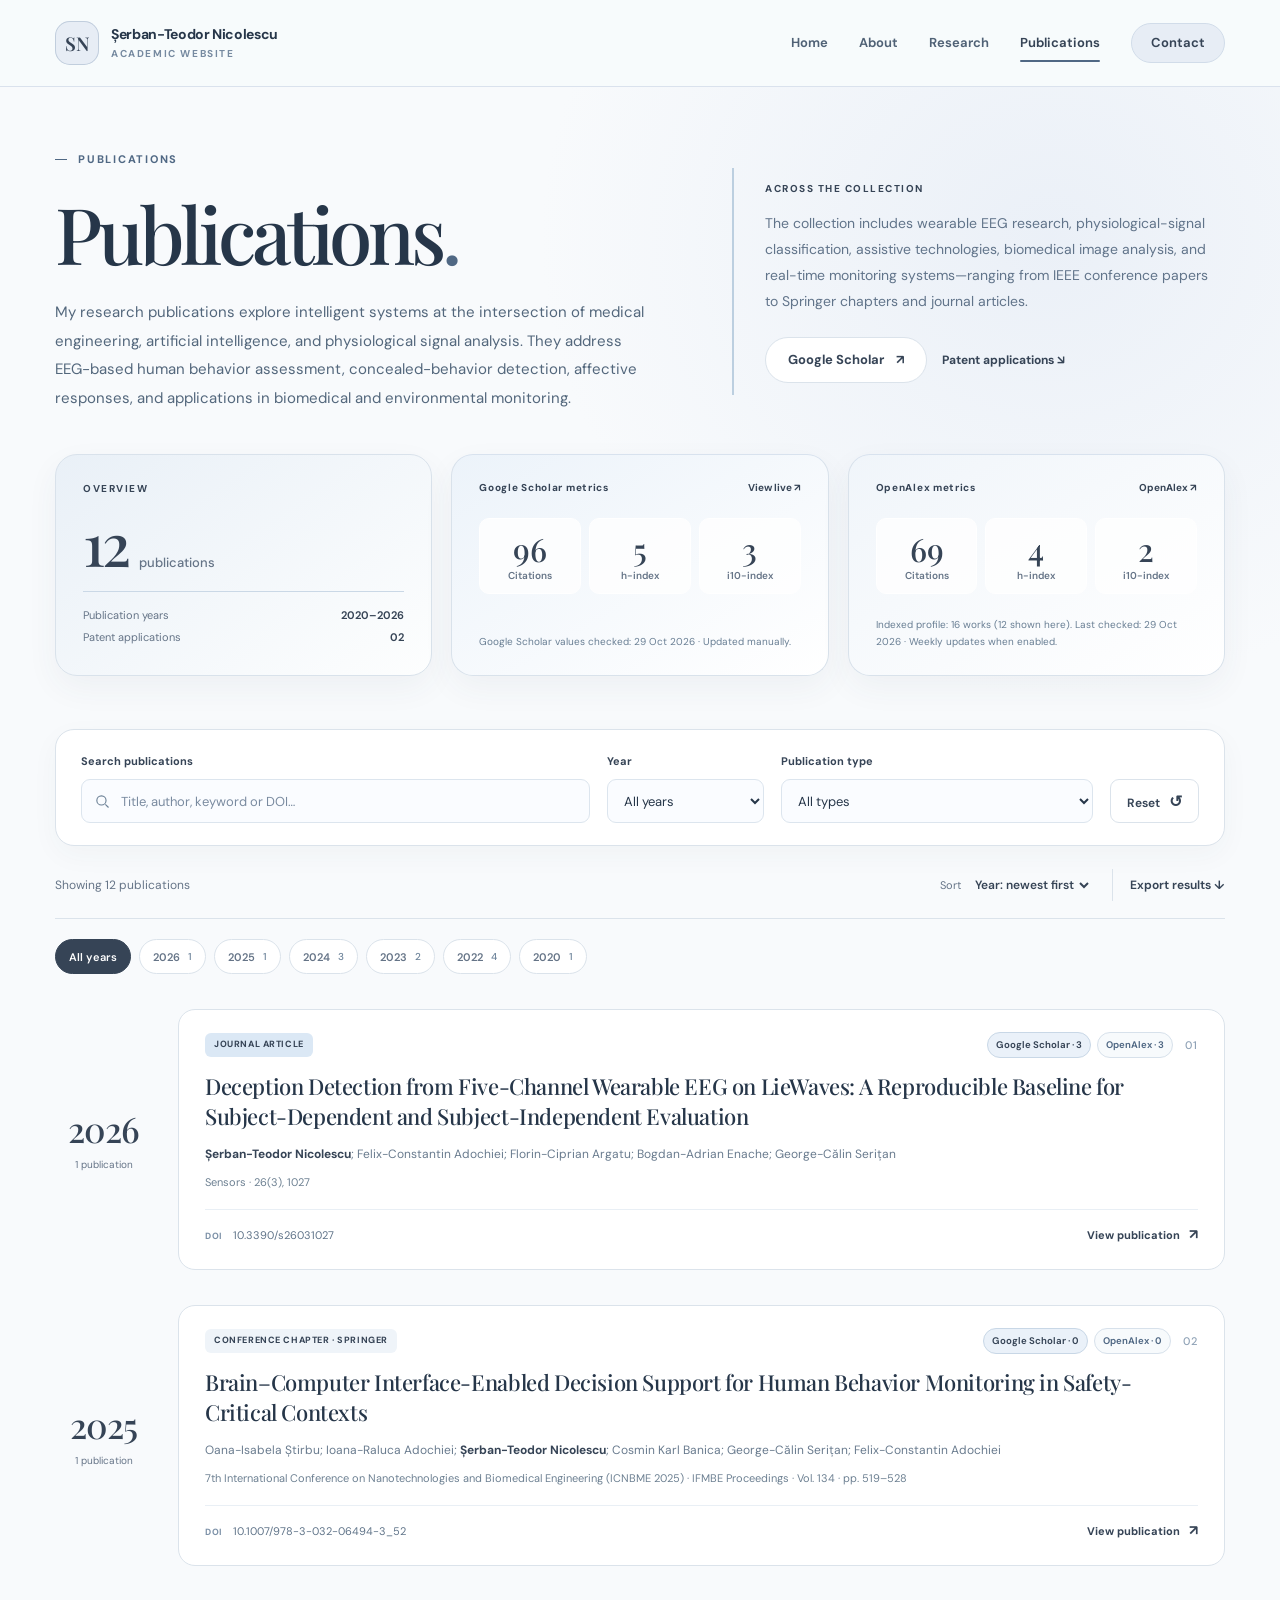
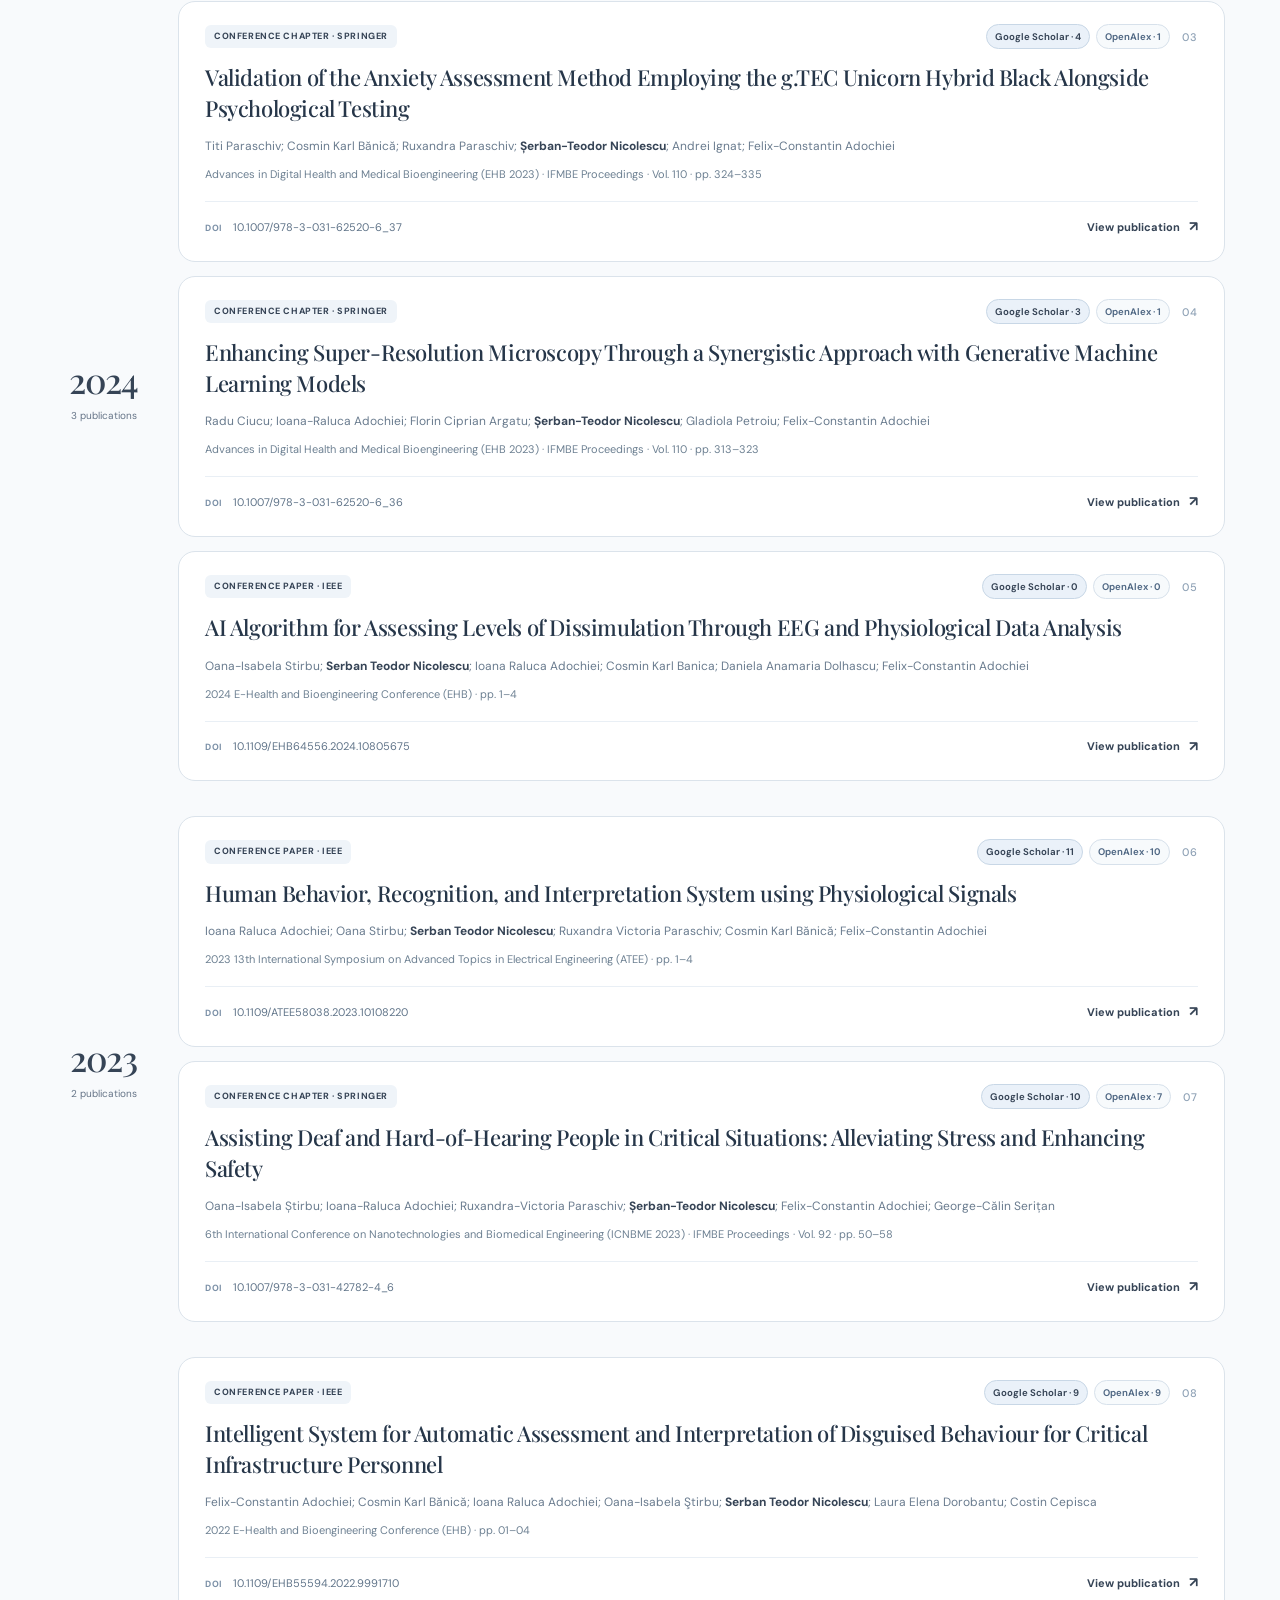
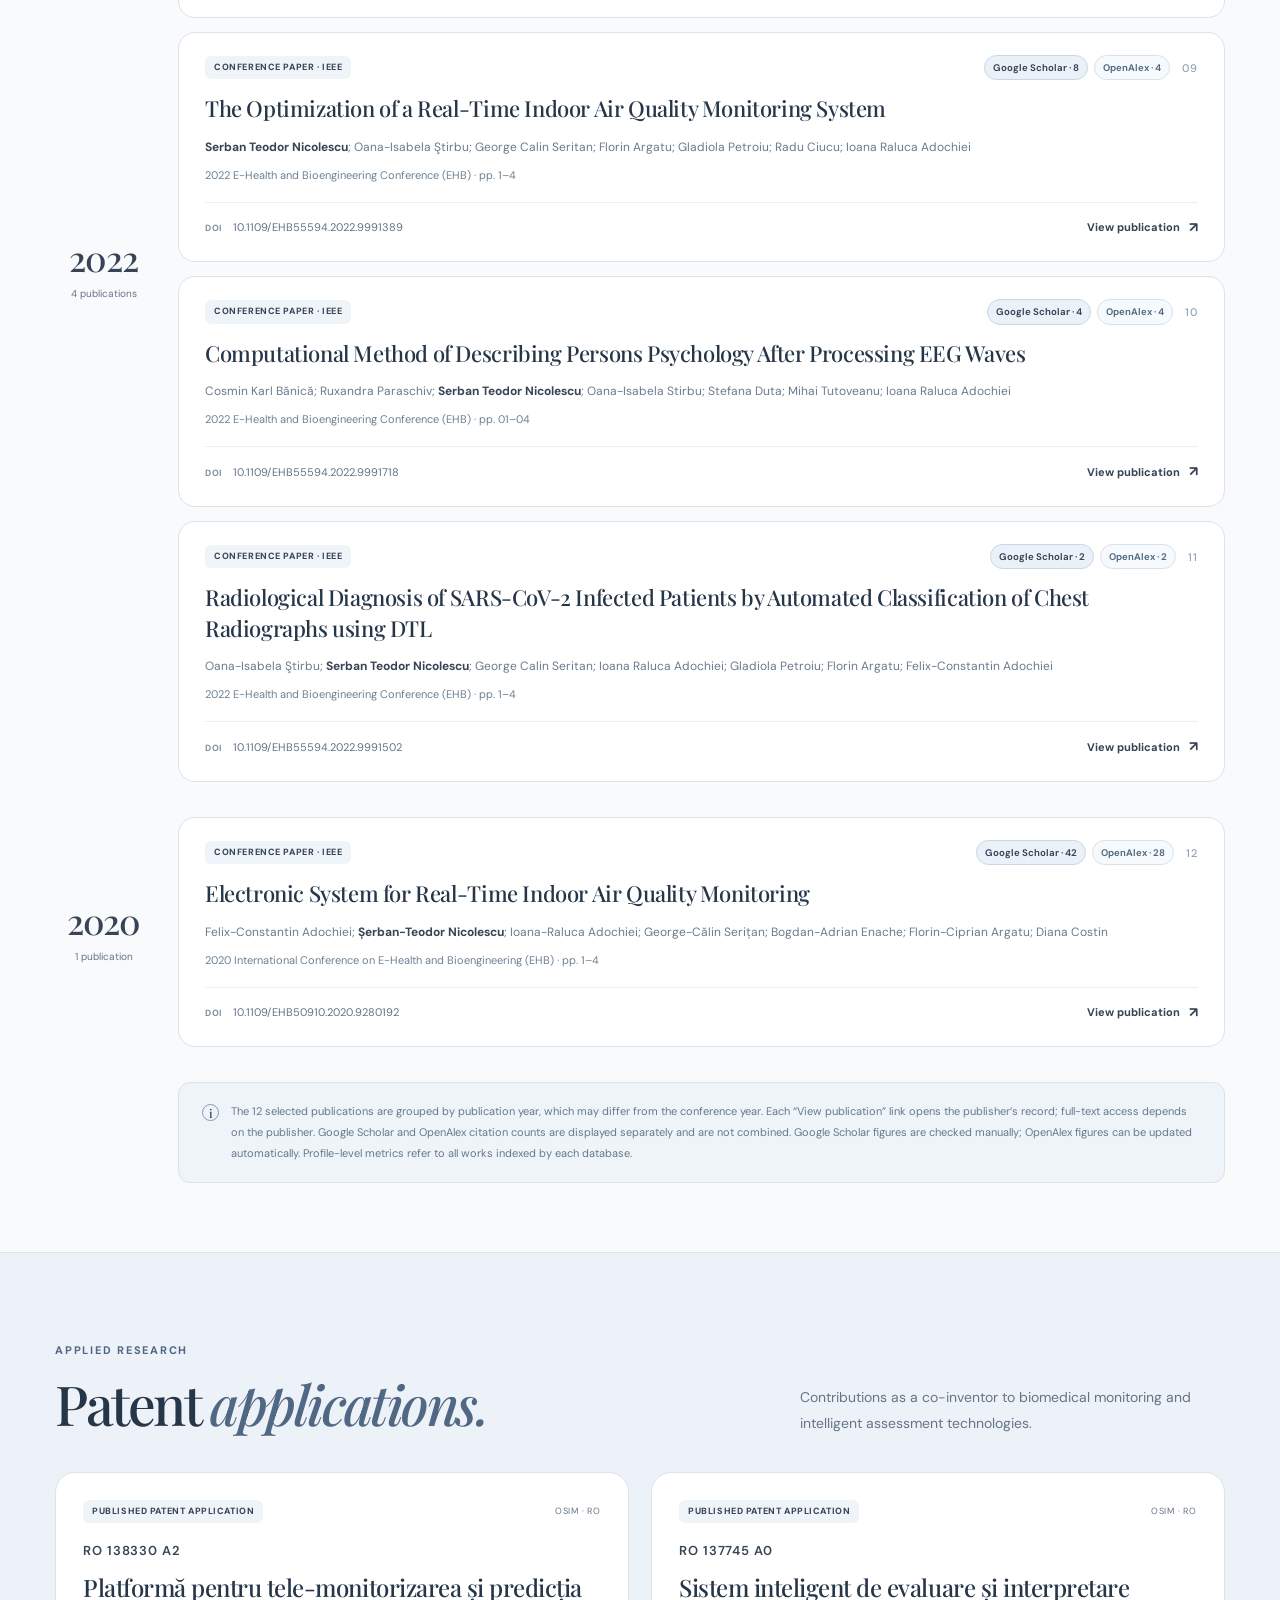
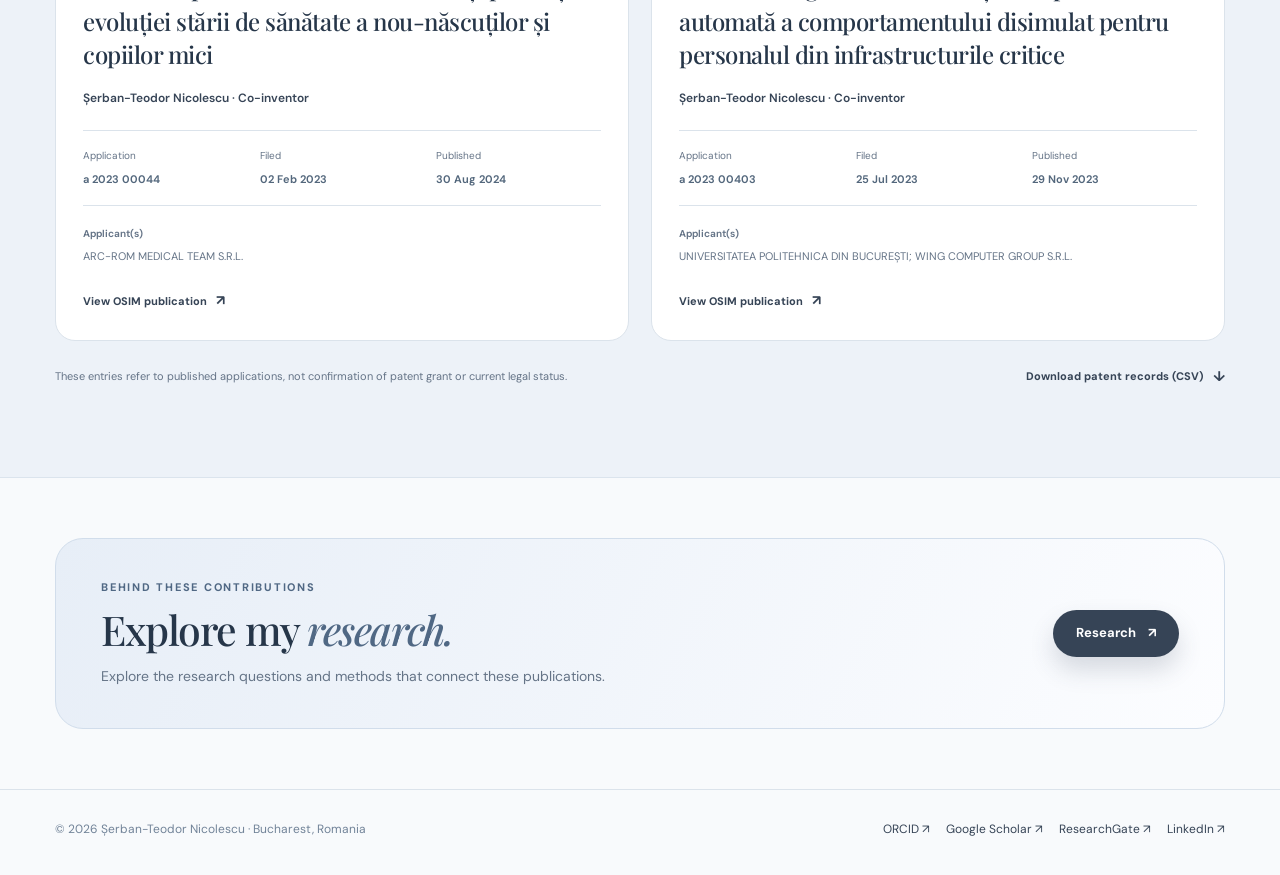
==== publications.html @ 8a9c6d56 "Publish academic website - version 12" ====
<!DOCTYPE html>

<html lang="en">
<head>
<meta charset="utf-8"/>
<meta content="width=device-width, initial-scale=1" name="viewport"/>
<meta content="#f8fafc" name="theme-color"/>
<meta content="Research publications of Șerban-Teodor Nicolescu: browse by year and publication type, view publisher records, compare citation counts, and export CSV." name="description"/>
<meta content="website" property="og:type"/>
<meta content="Publications | Șerban-Teodor Nicolescu" property="og:title"/>
<meta content="Research publications of Șerban-Teodor Nicolescu: browse by year and publication type, view publisher records, compare citation counts, and export CSV." property="og:description"/>
<meta content="https://teodor-nicolescu.github.io/assets/serban-teodor-nicolescu-portrait.webp" property="og:image"/>
<meta content="Șerban-Teodor Nicolescu | Academic Website" property="og:site_name"/>
<title>Publications | Șerban-Teodor Nicolescu</title>
<link href="assets/favicon.svg" rel="icon" type="image/svg+xml"/>
<link href="https://fonts.googleapis.com" rel="preconnect"/>
<link crossorigin="" href="https://fonts.gstatic.com" rel="preconnect"/>
<link href="https://fonts.googleapis.com/css2?family=DM+Sans:wght@400;500;600;700;800&amp;family=Playfair+Display:ital,wght@0,400;0,500;0,600;1,400;1,500&amp;display=swap" rel="stylesheet"/>
<link href="styles.css" rel="stylesheet"/>
<script defer="" src="script.js"></script>
<link href="publications.css" rel="stylesheet"/><script defer="" src="publications.js"></script><script defer="" src="citations.js"></script><script defer="" src="google-scholar.js"></script></head>
<body class="publications-page">
<a class="skip-link" href="#main">Skip to content</a>
<header class="topbar">
<div class="container topbar-inner">
<a aria-label="Șerban-Teodor Nicolescu — Home" class="brand" href="index.html">
<span aria-hidden="true" class="monogram">SN</span>
<span class="brand-name">Șerban-Teodor Nicolescu<span class="brand-sub">Academic website</span></span>
</a>
<button aria-controls="site-nav" aria-expanded="false" class="nav-toggle" type="button">Menu ☰</button>
<nav aria-label="Main navigation" class="nav-links" id="site-nav"><a href="index.html">Home</a><a href="about.html">About</a><a href="research.html">Research</a><a aria-current="page" href="publications.html">Publications</a><a class="nav-contact" href="contact.html">Contact</a></nav>
</div>
</header>
<main id="main">
<section aria-labelledby="page-title" class="page-intro publications-intro">
<div class="container pub-intro-grid">
<div class="pub-intro-top">
<div class="pub-intro-primary">
<div class="eyebrow">Publications</div>
<h1 id="page-title">Publications<span class="pub-title-dot">.</span></h1>
<p>My research publications explore intelligent systems at the intersection of medical engineering, artificial intelligence, and physiological signal analysis. They address EEG-based human behavior assessment, concealed-behavior detection, affective responses, and applications in biomedical and environmental monitoring.</p>
</div>
<div class="pub-intro-focus">
<div class="pub-focus-label">Across the collection</div>
<p>The collection includes wearable EEG research, physiological-signal classification, assistive technologies, biomedical image analysis, and real-time monitoring systems—ranging from IEEE conference papers to Springer chapters and journal articles.</p>
<div class="intro-actions">
<a class="btn btn-soft" href="https://scholar.google.com/citations?user=M1yoOGwAAAAJ&amp;hl=en" rel="noopener noreferrer" target="_blank">Google Scholar <span aria-hidden="true">↗</span></a><a class="pub-jump" href="#patent-applications">Patent applications <span aria-hidden="true">↘</span></a></div>
</div>
</div>
<div aria-label="Publication and citation overview" class="pub-stats-grid">
<aside aria-label="Publication overview" class="pub-stats-card pub-overview">
<div class="pub-overview-label">Overview</div>
<div class="pub-overview-number">12 <span>publications</span></div>
<div class="pub-overview-rule"></div>
<div class="pub-overview-details">
<div class="pub-overview-detail"><span>Publication years</span><strong>2020–2026</strong></div><div class="pub-overview-detail"><span>Patent applications</span><strong>02</strong></div></div>
</aside>
<aside aria-label="Google Scholar citation metrics" class="pub-stats-card pub-citation-summary pub-scholar-summary">
<div class="pub-cite-heading"><span>Google Scholar metrics</span><a href="https://scholar.google.com/citations?user=M1yoOGwAAAAJ&amp;hl=en" rel="noopener noreferrer" target="_blank">View live ↗</a></div>
<div class="pub-scholar-unverified" hidden="" id="gs-pending">For current citations, h-index and i10-index, see the live Google Scholar profile.</div>
<div class="pub-metrics-grid" id="gs-metrics-grid">
<div class="pub-metric"><strong id="gs-profile-citations">96</strong><span>Citations</span></div>
<div class="pub-metric"><strong id="gs-h-index">5</strong><span>h-index</span></div>
<div class="pub-metric"><strong id="gs-i10-index">3</strong><span>i10-index</span></div>
</div>
<p class="pub-metrics-caption" id="gs-metrics-caption">Google Scholar values checked: <time datetime="2026-10-29" id="gs-updated">29 Oct 2026</time> · Updated manually.</p>
</aside>
<aside aria-label="OpenAlex citation metrics, updated periodically" class="pub-stats-card pub-citation-summary pub-openalex-summary">
<div class="pub-cite-heading"><span>OpenAlex metrics</span><a href="https://openalex.org/authors/A5020131961" rel="noopener noreferrer" target="_blank">OpenAlex ↗</a></div>
<div class="pub-metrics-grid">
<div class="pub-metric"><strong id="oa-profile-citations">69</strong><span>Citations</span></div>
<div class="pub-metric"><strong id="oa-h-index">4</strong><span>h-index</span></div>
<div class="pub-metric"><strong id="oa-i10-index">2</strong><span>i10-index</span></div>
</div>
<p class="pub-metrics-caption"><span id="oa-works-summary">Indexed profile: 16 works (12 shown here).</span> Last checked: <time datetime="2026-10-29" id="oa-updated">29 Oct 2026</time> · Weekly updates when enabled.</p>
<span hidden="" id="oa-work-count">16</span></aside>
</div>
</div>
</section>
<section aria-label="Publication list" class="pub-catalogue">
<div class="container">
<form aria-label="Search publications" class="pub-filter-panel" hidden="" id="pub-filters" role="search">
<div class="pub-filter-grid"><div class="pub-field pub-search"><label for="pub-search">Search publications</label><div class="pub-search-box"><svg aria-hidden="true" viewbox="0 0 24 24"><circle cx="10.5" cy="10.5" r="6.5"></circle><path d="m16 16 4.5 4.5"></path></svg><input autocomplete="off" id="pub-search" placeholder="Title, author, keyword or DOI…" type="search"/></div></div>
<div class="pub-field"><label for="pub-year">Year</label><select id="pub-year"><option value="all">All years</option><option value="2026">2026</option><option value="2025">2025</option><option value="2024">2024</option><option value="2023">2023</option><option value="2022">2022</option><option value="2020">2020</option></select></div>
<div class="pub-field"><label for="pub-type">Publication type</label><select id="pub-type"><option value="all">All types</option><option value="journal">Journal articles</option><option value="ieee">IEEE conference papers</option><option value="springer">Springer conference chapters</option></select></div>
<button class="pub-reset" type="reset">Reset <span aria-hidden="true">↺</span></button></div>
</form>
<noscript><p class="pub-static-note">All publications are listed below. Search, filters, and sorting require JavaScript. Export results downloads the complete list when JavaScript is disabled.</p></noscript>
<div class="pub-results-bar"><p aria-atomic="true" aria-live="polite" id="pub-results-count" role="status">Showing 12 publications</p><div class="pub-sort-wrap" hidden="" id="pub-sort-wrap"><label for="pub-sort">Sort</label><select id="pub-sort"><option value="desc">Year: newest first</option><option value="asc">Year: oldest first</option></select></div><button class="pub-filtered-export" hidden="" id="pub-export-filtered" type="button">Export results <span aria-hidden="true">↓</span></button><noscript><a aria-label="Download all 12 publications as CSV" class="pub-filtered-export" download="Serban-Teodor_Nicolescu_Publications.csv" href="assets/Serban-Teodor_Nicolescu_Publications.csv">Export results <span aria-hidden="true">↓</span></a></noscript></div>
<div aria-label="Filter by publication year" class="pub-year-chips" hidden="" id="pub-year-chips"><button aria-pressed="true" data-year-filter="all" type="button">All years</button><button aria-pressed="false" data-year-filter="2026" type="button">2026<span>1</span></button><button aria-pressed="false" data-year-filter="2025" type="button">2025<span>1</span></button><button aria-pressed="false" data-year-filter="2024" type="button">2024<span>3</span></button><button aria-pressed="false" data-year-filter="2023" type="button">2023<span>2</span></button><button aria-pressed="false" data-year-filter="2022" type="button">2022<span>4</span></button><button aria-pressed="false" data-year-filter="2020" type="button">2020<span>1</span></button></div>
<div class="pub-no-results" hidden="" id="pub-no-results"><h2>No matching publications</h2><p>Try a different term or clear your filters.</p><button class="btn btn-soft" id="pub-clear-empty" type="button">Clear filters</button></div>
<div id="pub-groups"><section aria-labelledby="heading-2026" class="pub-year-group" data-year-group="2026" id="year-2026"><div class="pub-year-heading"><h2 id="heading-2026">2026</h2><span class="year-count">1 publication</span></div><div class="pub-year-items"><article aria-labelledby="title-pub-2026-deception" class="pub-card" data-id="pub-2026-deception" data-openalex-doi="10.3390/s26031027" id="pub-2026-deception"><div class="pub-card-top"><span class="pub-kind kind-journal">Journal article</span><div class="pub-card-badges"><a aria-label="3 Google Scholar citations for Deception Detection from Five-Channel Wearable EEG on LieWaves: A Reproducible Baseline for Subject-Dependent and Subject-Independent Evaluation; manually checked 29 Oct 2026." class="pub-citation-badge pub-citation-scholar" data-gs-checked="2026-10-29" data-gs-cites="3" data-gs-doi="10.3390/s26031027" href="https://scholar.google.com/citations?user=M1yoOGwAAAAJ&amp;hl=en" rel="noopener noreferrer" target="_blank" title="Google Scholar: snapshot provided by the researcher, checked 29 Oct 2026. Updated manually.">Google Scholar · 3</a><a aria-label="3 OpenAlex citations for Deception Detection from Five-Channel Wearable EEG on LieWaves: A Reproducible Baseline for Subject-Dependent and Subject-Independent Evaluation; checked 2026-10-29." class="pub-citation-badge pub-citation-openalex" data-cites="3" data-doi="10.3390/s26031027" href="https://openalex.org/works/W7127570473" rel="noopener noreferrer" target="_blank" title="OpenAlex: 3 citations, checked 29 Oct 2026. Updated periodically when the GitHub workflow is enabled.">OpenAlex · 3</a><span aria-hidden="true" class="pub-number">01</span></div></div><h3 id="title-pub-2026-deception"><a href="https://www.mdpi.com/1424-8220/26/3/1027" rel="noopener noreferrer" target="_blank">Deception Detection from Five-Channel Wearable EEG on LieWaves: A Reproducible Baseline for Subject-Dependent and Subject-Independent Evaluation</a></h3><p class="pub-authors"><strong>Șerban-Teodor Nicolescu</strong>; Felix-Constantin Adochiei; Florin-Ciprian Argatu; Bogdan-Adrian Enache; George-Călin Serițan</p><p class="pub-venue">Sensors · 26(3), 1027</p><div class="pub-bottom"><a class="pub-doi" href="https://doi.org/10.3390/s26031027" rel="noopener noreferrer" target="_blank"><span>DOI</span> 10.3390/s26031027</a><a aria-label="View publication: Deception Detection from Five-Channel Wearable EEG on LieWaves: A Reproducible Baseline for Subject-Dependent and Subject-Independent Evaluation" class="pub-open" href="https://www.mdpi.com/1424-8220/26/3/1027" rel="noopener noreferrer" target="_blank">View publication <span aria-hidden="true">↗</span></a></div></article></div></section><section aria-labelledby="heading-2025" class="pub-year-group" data-year-group="2025" id="year-2025"><div class="pub-year-heading"><h2 id="heading-2025">2025</h2><span class="year-count">1 publication</span></div><div class="pub-year-items"><article aria-labelledby="title-pub-2025-bci" class="pub-card" data-id="pub-2025-bci" data-openalex-doi="10.1007/978-3-032-06494-3_52" id="pub-2025-bci"><div class="pub-card-top"><span class="pub-kind kind-springer">Conference chapter · Springer</span><div class="pub-card-badges"><a aria-label="0 Google Scholar citations for Brain–Computer Interface-Enabled Decision Support for Human Behavior Monitoring in Safety-Critical Contexts; manually checked 29 Oct 2026." class="pub-citation-badge pub-citation-scholar" data-gs-checked="2026-10-29" data-gs-cites="0" data-gs-doi="10.1007/978-3-032-06494-3_52" href="https://scholar.google.com/citations?user=M1yoOGwAAAAJ&amp;hl=en" rel="noopener noreferrer" target="_blank" title="Google Scholar: snapshot provided by the researcher, checked 29 Oct 2026. Updated manually.">Google Scholar · 0</a><a aria-label="0 OpenAlex citations for Brain–Computer Interface-Enabled Decision Support for Human Behavior Monitoring in Safety-Critical Contexts; checked 2026-10-29." class="pub-citation-badge pub-citation-openalex" data-cites="0" data-doi="10.1007/978-3-032-06494-3_52" href="https://openalex.org/works/W4414673977" rel="noopener noreferrer" target="_blank" title="OpenAlex: 0 citations, checked 29 Oct 2026. Updated periodically when the GitHub workflow is enabled.">OpenAlex · 0</a><span aria-hidden="true" class="pub-number">02</span></div></div><h3 id="title-pub-2025-bci"><a href="https://link.springer.com/chapter/10.1007/978-3-032-06494-3_52" rel="noopener noreferrer" target="_blank">Brain–Computer Interface-Enabled Decision Support for Human Behavior Monitoring in Safety-Critical Contexts</a></h3><p class="pub-authors">Oana-Isabela Știrbu; Ioana-Raluca Adochiei; <strong>Șerban-Teodor Nicolescu</strong>; Cosmin Karl Banica; George-Călin Serițan; Felix-Constantin Adochiei</p><p class="pub-venue">7th International Conference on Nanotechnologies and Biomedical Engineering (ICNBME 2025) · IFMBE Proceedings · Vol. 134 · pp. 519–528</p><div class="pub-bottom"><a class="pub-doi" href="https://doi.org/10.1007/978-3-032-06494-3_52" rel="noopener noreferrer" target="_blank"><span>DOI</span> 10.1007/978-3-032-06494-3_52</a><a aria-label="View publication: Brain–Computer Interface-Enabled Decision Support for Human Behavior Monitoring in Safety-Critical Contexts" class="pub-open" href="https://link.springer.com/chapter/10.1007/978-3-032-06494-3_52" rel="noopener noreferrer" target="_blank">View publication <span aria-hidden="true">↗</span></a></div></article></div></section><section aria-labelledby="heading-2024" class="pub-year-group" data-year-group="2024" id="year-2024"><div class="pub-year-heading"><h2 id="heading-2024">2024</h2><span class="year-count">3 publications</span></div><div class="pub-year-items"><article aria-labelledby="title-pub-2024-anxiety" class="pub-card" data-id="pub-2024-anxiety" data-openalex-doi="10.1007/978-3-031-62520-6_37" id="pub-2024-anxiety"><div class="pub-card-top"><span class="pub-kind kind-springer">Conference chapter · Springer</span><div class="pub-card-badges"><a aria-label="4 Google Scholar citations for Validation of the Anxiety Assessment Method Employing the g.TEC Unicorn Hybrid Black Alongside Psychological Testing; manually checked 29 Oct 2026." class="pub-citation-badge pub-citation-scholar" data-gs-checked="2026-10-29" data-gs-cites="4" data-gs-doi="10.1007/978-3-031-62520-6_37" href="https://scholar.google.com/citations?user=M1yoOGwAAAAJ&amp;hl=en" rel="noopener noreferrer" target="_blank" title="Google Scholar: snapshot provided by the researcher, checked 29 Oct 2026. Updated manually.">Google Scholar · 4</a><a aria-label="1 OpenAlex citations for Validation of the Anxiety Assessment Method Employing the g.TEC Unicorn Hybrid Black Alongside Psychological Testing; checked 2026-10-29." class="pub-citation-badge pub-citation-openalex" data-cites="1" data-doi="10.1007/978-3-031-62520-6_37" href="https://openalex.org/authors/A5020131961" rel="noopener noreferrer" target="_blank" title="OpenAlex: 1 citations, checked 29 Oct 2026. Updated periodically when the GitHub workflow is enabled. Opens the author profile until the exact work link is resolved by the OpenAlex API.">OpenAlex · 1</a><span aria-hidden="true" class="pub-number">03</span></div></div><h3 id="title-pub-2024-anxiety"><a href="https://link.springer.com/chapter/10.1007/978-3-031-62520-6_37" rel="noopener noreferrer" target="_blank">Validation of the Anxiety Assessment Method Employing the g.TEC Unicorn Hybrid Black Alongside Psychological Testing</a></h3><p class="pub-authors">Titi Paraschiv; Cosmin Karl Bănică; Ruxandra Paraschiv; <strong>Șerban-Teodor Nicolescu</strong>; Andrei Ignat; Felix-Constantin Adochiei</p><p class="pub-venue">Advances in Digital Health and Medical Bioengineering (EHB 2023) · IFMBE Proceedings · Vol. 110 · pp. 324–335</p><div class="pub-bottom"><a class="pub-doi" href="https://doi.org/10.1007/978-3-031-62520-6_37" rel="noopener noreferrer" target="_blank"><span>DOI</span> 10.1007/978-3-031-62520-6_37</a><a aria-label="View publication: Validation of the Anxiety Assessment Method Employing the g.TEC Unicorn Hybrid Black Alongside Psychological Testing" class="pub-open" href="https://link.springer.com/chapter/10.1007/978-3-031-62520-6_37" rel="noopener noreferrer" target="_blank">View publication <span aria-hidden="true">↗</span></a></div></article><article aria-labelledby="title-pub-2024-microscopy" class="pub-card" data-id="pub-2024-microscopy" data-openalex-doi="10.1007/978-3-031-62520-6_36" id="pub-2024-microscopy"><div class="pub-card-top"><span class="pub-kind kind-springer">Conference chapter · Springer</span><div class="pub-card-badges"><a aria-label="3 Google Scholar citations for Enhancing Super-Resolution Microscopy Through a Synergistic Approach with Generative Machine Learning Models; manually checked 29 Oct 2026." class="pub-citation-badge pub-citation-scholar" data-gs-checked="2026-10-29" data-gs-cites="3" data-gs-doi="10.1007/978-3-031-62520-6_36" href="https://scholar.google.com/citations?user=M1yoOGwAAAAJ&amp;hl=en" rel="noopener noreferrer" target="_blank" title="Google Scholar: snapshot provided by the researcher, checked 29 Oct 2026. Updated manually.">Google Scholar · 3</a><a aria-label="1 OpenAlex citations for Enhancing Super-Resolution Microscopy Through a Synergistic Approach with Generative Machine Learning Models; checked 2026-10-29." class="pub-citation-badge pub-citation-openalex" data-cites="1" data-doi="10.1007/978-3-031-62520-6_36" href="https://openalex.org/authors/A5020131961" rel="noopener noreferrer" target="_blank" title="OpenAlex: 1 citations, checked 29 Oct 2026. Updated periodically when the GitHub workflow is enabled. Opens the author profile until the exact work link is resolved by the OpenAlex API.">OpenAlex · 1</a><span aria-hidden="true" class="pub-number">04</span></div></div><h3 id="title-pub-2024-microscopy"><a href="https://link.springer.com/chapter/10.1007/978-3-031-62520-6_36" rel="noopener noreferrer" target="_blank">Enhancing Super-Resolution Microscopy Through a Synergistic Approach with Generative Machine Learning Models</a></h3><p class="pub-authors">Radu Ciucu; Ioana-Raluca Adochiei; Florin Ciprian Argatu; <strong>Șerban-Teodor Nicolescu</strong>; Gladiola Petroiu; Felix-Constantin Adochiei</p><p class="pub-venue">Advances in Digital Health and Medical Bioengineering (EHB 2023) · IFMBE Proceedings · Vol. 110 · pp. 313–323</p><div class="pub-bottom"><a class="pub-doi" href="https://doi.org/10.1007/978-3-031-62520-6_36" rel="noopener noreferrer" target="_blank"><span>DOI</span> 10.1007/978-3-031-62520-6_36</a><a aria-label="View publication: Enhancing Super-Resolution Microscopy Through a Synergistic Approach with Generative Machine Learning Models" class="pub-open" href="https://link.springer.com/chapter/10.1007/978-3-031-62520-6_36" rel="noopener noreferrer" target="_blank">View publication <span aria-hidden="true">↗</span></a></div></article><article aria-labelledby="title-pub-2024-dissimulation" class="pub-card" data-id="pub-2024-dissimulation" data-openalex-doi="10.1109/ehb64556.2024.10805675" id="pub-2024-dissimulation"><div class="pub-card-top"><span class="pub-kind kind-ieee">Conference paper · IEEE</span><div class="pub-card-badges"><a aria-label="0 Google Scholar citations for AI Algorithm for Assessing Levels of Dissimulation Through EEG and Physiological Data Analysis; manually checked 29 Oct 2026." class="pub-citation-badge pub-citation-scholar" data-gs-checked="2026-10-29" data-gs-cites="0" data-gs-doi="10.1109/ehb64556.2024.10805675" href="https://scholar.google.com/citations?user=M1yoOGwAAAAJ&amp;hl=en" rel="noopener noreferrer" target="_blank" title="Google Scholar: snapshot provided by the researcher, checked 29 Oct 2026. Updated manually.">Google Scholar · 0</a><a aria-label="0 OpenAlex citations for AI Algorithm for Assessing Levels of Dissimulation Through EEG and Physiological Data Analysis; checked 2026-10-29." class="pub-citation-badge pub-citation-openalex" data-cites="0" data-doi="10.1109/ehb64556.2024.10805675" href="https://openalex.org/works/W4405804224" rel="noopener noreferrer" target="_blank" title="OpenAlex: 0 citations, checked 29 Oct 2026. Updated periodically when the GitHub workflow is enabled.">OpenAlex · 0</a><span aria-hidden="true" class="pub-number">05</span></div></div><h3 id="title-pub-2024-dissimulation"><a href="https://doi.org/10.1109/EHB64556.2024.10805675" rel="noopener noreferrer" target="_blank">AI Algorithm for Assessing Levels of Dissimulation Through EEG and Physiological Data Analysis</a></h3><p class="pub-authors">Oana-Isabela Stirbu; <strong>Serban Teodor Nicolescu</strong>; Ioana Raluca Adochiei; Cosmin Karl Banica; Daniela Anamaria Dolhascu; Felix-Constantin Adochiei</p><p class="pub-venue">2024 E-Health and Bioengineering Conference (EHB) · pp. 1–4</p><div class="pub-bottom"><a class="pub-doi" href="https://doi.org/10.1109/EHB64556.2024.10805675" rel="noopener noreferrer" target="_blank"><span>DOI</span> 10.1109/EHB64556.2024.10805675</a><a aria-label="View publication: AI Algorithm for Assessing Levels of Dissimulation Through EEG and Physiological Data Analysis" class="pub-open" href="https://doi.org/10.1109/EHB64556.2024.10805675" rel="noopener noreferrer" target="_blank">View publication <span aria-hidden="true">↗</span></a></div></article></div></section><section aria-labelledby="heading-2023" class="pub-year-group" data-year-group="2023" id="year-2023"><div class="pub-year-heading"><h2 id="heading-2023">2023</h2><span class="year-count">2 publications</span></div><div class="pub-year-items"><article aria-labelledby="title-pub-2023-behavior" class="pub-card" data-id="pub-2023-behavior" data-openalex-doi="10.1109/atee58038.2023.10108220" id="pub-2023-behavior"><div class="pub-card-top"><span class="pub-kind kind-ieee">Conference paper · IEEE</span><div class="pub-card-badges"><a aria-label="11 Google Scholar citations for Human Behavior, Recognition, and Interpretation System using Physiological Signals; manually checked 29 Oct 2026." class="pub-citation-badge pub-citation-scholar" data-gs-checked="2026-10-29" data-gs-cites="11" data-gs-doi="10.1109/atee58038.2023.10108220" href="https://scholar.google.com/citations?user=M1yoOGwAAAAJ&amp;hl=en" rel="noopener noreferrer" target="_blank" title="Google Scholar: snapshot provided by the researcher, checked 29 Oct 2026. Updated manually.">Google Scholar · 11</a><a aria-label="10 OpenAlex citations for Human Behavior, Recognition, and Interpretation System using Physiological Signals; checked 2026-10-29." class="pub-citation-badge pub-citation-openalex" data-cites="10" data-doi="10.1109/atee58038.2023.10108220" href="https://openalex.org/works/W4367308679" rel="noopener noreferrer" target="_blank" title="OpenAlex: 10 citations, checked 29 Oct 2026. Updated periodically when the GitHub workflow is enabled.">OpenAlex · 10</a><span aria-hidden="true" class="pub-number">06</span></div></div><h3 id="title-pub-2023-behavior"><a href="https://doi.org/10.1109/ATEE58038.2023.10108220" rel="noopener noreferrer" target="_blank">Human Behavior, Recognition, and Interpretation System using Physiological Signals</a></h3><p class="pub-authors">Ioana Raluca Adochiei; Oana Stirbu; <strong>Serban Teodor Nicolescu</strong>; Ruxandra Victoria Paraschiv; Cosmin Karl Bănică; Felix-Constantin Adochiei</p><p class="pub-venue">2023 13th International Symposium on Advanced Topics in Electrical Engineering (ATEE) · pp. 1–4</p><div class="pub-bottom"><a class="pub-doi" href="https://doi.org/10.1109/ATEE58038.2023.10108220" rel="noopener noreferrer" target="_blank"><span>DOI</span> 10.1109/ATEE58038.2023.10108220</a><a aria-label="View publication: Human Behavior, Recognition, and Interpretation System using Physiological Signals" class="pub-open" href="https://doi.org/10.1109/ATEE58038.2023.10108220" rel="noopener noreferrer" target="_blank">View publication <span aria-hidden="true">↗</span></a></div></article><article aria-labelledby="title-pub-2023-hearing" class="pub-card" data-id="pub-2023-hearing" data-openalex-doi="10.1007/978-3-031-42782-4_6" id="pub-2023-hearing"><div class="pub-card-top"><span class="pub-kind kind-springer">Conference chapter · Springer</span><div class="pub-card-badges"><a aria-label="10 Google Scholar citations for Assisting Deaf and Hard-of-Hearing People in Critical Situations: Alleviating Stress and Enhancing Safety; manually checked 29 Oct 2026." class="pub-citation-badge pub-citation-scholar" data-gs-checked="2026-10-29" data-gs-cites="10" data-gs-doi="10.1007/978-3-031-42782-4_6" href="https://scholar.google.com/citations?user=M1yoOGwAAAAJ&amp;hl=en" rel="noopener noreferrer" target="_blank" title="Google Scholar: snapshot provided by the researcher, checked 29 Oct 2026. Updated manually.">Google Scholar · 10</a><a aria-label="7 OpenAlex citations for Assisting Deaf and Hard-of-Hearing People in Critical Situations: Alleviating Stress and Enhancing Safety; checked 2026-10-29." class="pub-citation-badge pub-citation-openalex" data-cites="7" data-doi="10.1007/978-3-031-42782-4_6" href="https://openalex.org/works/W4386699649" rel="noopener noreferrer" target="_blank" title="OpenAlex: 7 citations, checked 29 Oct 2026. Updated periodically when the GitHub workflow is enabled.">OpenAlex · 7</a><span aria-hidden="true" class="pub-number">07</span></div></div><h3 id="title-pub-2023-hearing"><a href="https://link.springer.com/chapter/10.1007/978-3-031-42782-4_6" rel="noopener noreferrer" target="_blank">Assisting Deaf and Hard-of-Hearing People in Critical Situations: Alleviating Stress and Enhancing Safety</a></h3><p class="pub-authors">Oana-Isabela Știrbu; Ioana-Raluca Adochiei; Ruxandra-Victoria Paraschiv; <strong>Șerban-Teodor Nicolescu</strong>; Felix-Constantin Adochiei; George-Călin Serițan</p><p class="pub-venue">6th International Conference on Nanotechnologies and Biomedical Engineering (ICNBME 2023) · IFMBE Proceedings · Vol. 92 · pp. 50–58</p><div class="pub-bottom"><a class="pub-doi" href="https://doi.org/10.1007/978-3-031-42782-4_6" rel="noopener noreferrer" target="_blank"><span>DOI</span> 10.1007/978-3-031-42782-4_6</a><a aria-label="View publication: Assisting Deaf and Hard-of-Hearing People in Critical Situations: Alleviating Stress and Enhancing Safety" class="pub-open" href="https://link.springer.com/chapter/10.1007/978-3-031-42782-4_6" rel="noopener noreferrer" target="_blank">View publication <span aria-hidden="true">↗</span></a></div></article></div></section><section aria-labelledby="heading-2022" class="pub-year-group" data-year-group="2022" id="year-2022"><div class="pub-year-heading"><h2 id="heading-2022">2022</h2><span class="year-count">4 publications</span></div><div class="pub-year-items"><article aria-labelledby="title-pub-2022-disguised" class="pub-card" data-id="pub-2022-disguised" data-openalex-doi="10.1109/ehb55594.2022.9991710" id="pub-2022-disguised"><div class="pub-card-top"><span class="pub-kind kind-ieee">Conference paper · IEEE</span><div class="pub-card-badges"><a aria-label="9 Google Scholar citations for Intelligent System for Automatic Assessment and Interpretation of Disguised Behaviour for Critical Infrastructure Personnel; manually checked 29 Oct 2026." class="pub-citation-badge pub-citation-scholar" data-gs-checked="2026-10-29" data-gs-cites="9" data-gs-doi="10.1109/ehb55594.2022.9991710" href="https://scholar.google.com/citations?user=M1yoOGwAAAAJ&amp;hl=en" rel="noopener noreferrer" target="_blank" title="Google Scholar: snapshot provided by the researcher, checked 29 Oct 2026. Updated manually.">Google Scholar · 9</a><a aria-label="9 OpenAlex citations for Intelligent System for Automatic Assessment and Interpretation of Disguised Behaviour for Critical Infrastructure Personnel; checked 2026-10-29." class="pub-citation-badge pub-citation-openalex" data-cites="9" data-doi="10.1109/ehb55594.2022.9991710" href="https://openalex.org/works/W4313525360" rel="noopener noreferrer" target="_blank" title="OpenAlex: 9 citations, checked 29 Oct 2026. Updated periodically when the GitHub workflow is enabled.">OpenAlex · 9</a><span aria-hidden="true" class="pub-number">08</span></div></div><h3 id="title-pub-2022-disguised"><a href="https://ieeexplore.ieee.org/document/9991710/" rel="noopener noreferrer" target="_blank">Intelligent System for Automatic Assessment and Interpretation of Disguised Behaviour for Critical Infrastructure Personnel</a></h3><p class="pub-authors">Felix-Constantin Adochiei; Cosmin Karl Bănică; Ioana Raluca Adochiei; Oana-Isabela Ştirbu; <strong>Serban Teodor Nicolescu</strong>; Laura Elena Dorobantu; Costin Cepisca</p><p class="pub-venue">2022 E-Health and Bioengineering Conference (EHB) · pp. 01–04</p><div class="pub-bottom"><a class="pub-doi" href="https://doi.org/10.1109/EHB55594.2022.9991710" rel="noopener noreferrer" target="_blank"><span>DOI</span> 10.1109/EHB55594.2022.9991710</a><a aria-label="View publication: Intelligent System for Automatic Assessment and Interpretation of Disguised Behaviour for Critical Infrastructure Personnel" class="pub-open" href="https://ieeexplore.ieee.org/document/9991710/" rel="noopener noreferrer" target="_blank">View publication <span aria-hidden="true">↗</span></a></div></article><article aria-labelledby="title-pub-2022-air" class="pub-card" data-id="pub-2022-air" data-openalex-doi="10.1109/ehb55594.2022.9991389" id="pub-2022-air"><div class="pub-card-top"><span class="pub-kind kind-ieee">Conference paper · IEEE</span><div class="pub-card-badges"><a aria-label="8 Google Scholar citations for The Optimization of a Real-Time Indoor Air Quality Monitoring System; manually checked 29 Oct 2026." class="pub-citation-badge pub-citation-scholar" data-gs-checked="2026-10-29" data-gs-cites="8" data-gs-doi="10.1109/ehb55594.2022.9991389" href="https://scholar.google.com/citations?user=M1yoOGwAAAAJ&amp;hl=en" rel="noopener noreferrer" target="_blank" title="Google Scholar: snapshot provided by the researcher, checked 29 Oct 2026. Updated manually.">Google Scholar · 8</a><a aria-label="4 OpenAlex citations for The Optimization of a Real-Time Indoor Air Quality Monitoring System; checked 2026-10-29." class="pub-citation-badge pub-citation-openalex" data-cites="4" data-doi="10.1109/ehb55594.2022.9991389" href="https://openalex.org/works/W4313525425" rel="noopener noreferrer" target="_blank" title="OpenAlex: 4 citations, checked 29 Oct 2026. Updated periodically when the GitHub workflow is enabled.">OpenAlex · 4</a><span aria-hidden="true" class="pub-number">09</span></div></div><h3 id="title-pub-2022-air"><a href="https://doi.org/10.1109/EHB55594.2022.9991389" rel="noopener noreferrer" target="_blank">The Optimization of a Real-Time Indoor Air Quality Monitoring System</a></h3><p class="pub-authors"><strong>Serban Teodor Nicolescu</strong>; Oana-Isabela Ştirbu; George Calin Seritan; Florin Argatu; Gladiola Petroiu; Radu Ciucu; Ioana Raluca Adochiei</p><p class="pub-venue">2022 E-Health and Bioengineering Conference (EHB) · pp. 1–4</p><div class="pub-bottom"><a class="pub-doi" href="https://doi.org/10.1109/EHB55594.2022.9991389" rel="noopener noreferrer" target="_blank"><span>DOI</span> 10.1109/EHB55594.2022.9991389</a><a aria-label="View publication: The Optimization of a Real-Time Indoor Air Quality Monitoring System" class="pub-open" href="https://doi.org/10.1109/EHB55594.2022.9991389" rel="noopener noreferrer" target="_blank">View publication <span aria-hidden="true">↗</span></a></div></article><article aria-labelledby="title-pub-2022-psychology" class="pub-card" data-id="pub-2022-psychology" data-openalex-doi="10.1109/ehb55594.2022.9991718" id="pub-2022-psychology"><div class="pub-card-top"><span class="pub-kind kind-ieee">Conference paper · IEEE</span><div class="pub-card-badges"><a aria-label="4 Google Scholar citations for Computational Method of Describing Persons Psychology After Processing EEG Waves; manually checked 29 Oct 2026." class="pub-citation-badge pub-citation-scholar" data-gs-checked="2026-10-29" data-gs-cites="4" data-gs-doi="10.1109/ehb55594.2022.9991718" href="https://scholar.google.com/citations?user=M1yoOGwAAAAJ&amp;hl=en" rel="noopener noreferrer" target="_blank" title="Google Scholar: snapshot provided by the researcher, checked 29 Oct 2026. Updated manually.">Google Scholar · 4</a><a aria-label="4 OpenAlex citations for Computational Method of Describing Persons Psychology After Processing EEG Waves; checked 2026-10-29." class="pub-citation-badge pub-citation-openalex" data-cites="4" data-doi="10.1109/ehb55594.2022.9991718" href="https://openalex.org/works/W4313525277" rel="noopener noreferrer" target="_blank" title="OpenAlex: 4 citations, checked 29 Oct 2026. Updated periodically when the GitHub workflow is enabled.">OpenAlex · 4</a><span aria-hidden="true" class="pub-number">10</span></div></div><h3 id="title-pub-2022-psychology"><a href="https://ieeexplore.ieee.org/document/9991718/" rel="noopener noreferrer" target="_blank">Computational Method of Describing Persons Psychology After Processing EEG Waves</a></h3><p class="pub-authors">Cosmin Karl Bănică; Ruxandra Paraschiv; <strong>Serban Teodor Nicolescu</strong>; Oana-Isabela Stirbu; Stefana Duta; Mihai Tutoveanu; Ioana Raluca Adochiei</p><p class="pub-venue">2022 E-Health and Bioengineering Conference (EHB) · pp. 01–04</p><div class="pub-bottom"><a class="pub-doi" href="https://doi.org/10.1109/EHB55594.2022.9991718" rel="noopener noreferrer" target="_blank"><span>DOI</span> 10.1109/EHB55594.2022.9991718</a><a aria-label="View publication: Computational Method of Describing Persons Psychology After Processing EEG Waves" class="pub-open" href="https://ieeexplore.ieee.org/document/9991718/" rel="noopener noreferrer" target="_blank">View publication <span aria-hidden="true">↗</span></a></div></article><article aria-labelledby="title-pub-2022-radiographs" class="pub-card" data-id="pub-2022-radiographs" data-openalex-doi="10.1109/ehb55594.2022.9991502" id="pub-2022-radiographs"><div class="pub-card-top"><span class="pub-kind kind-ieee">Conference paper · IEEE</span><div class="pub-card-badges"><a aria-label="2 Google Scholar citations for Radiological Diagnosis of SARS-CoV-2 Infected Patients by Automated Classification of Chest Radiographs using DTL; manually checked 29 Oct 2026." class="pub-citation-badge pub-citation-scholar" data-gs-checked="2026-10-29" data-gs-cites="2" data-gs-doi="10.1109/ehb55594.2022.9991502" href="https://scholar.google.com/citations?user=M1yoOGwAAAAJ&amp;hl=en" rel="noopener noreferrer" target="_blank" title="Google Scholar: snapshot provided by the researcher, checked 29 Oct 2026. Updated manually.">Google Scholar · 2</a><a aria-label="2 OpenAlex citations for Radiological Diagnosis of SARS-CoV-2 Infected Patients by Automated Classification of Chest Radiographs using DTL; checked 2026-10-29." class="pub-citation-badge pub-citation-openalex" data-cites="2" data-doi="10.1109/ehb55594.2022.9991502" href="https://openalex.org/works/W4313526347" rel="noopener noreferrer" target="_blank" title="OpenAlex: 2 citations, checked 29 Oct 2026. Updated periodically when the GitHub workflow is enabled.">OpenAlex · 2</a><span aria-hidden="true" class="pub-number">11</span></div></div><h3 id="title-pub-2022-radiographs"><a href="https://doi.org/10.1109/EHB55594.2022.9991502" rel="noopener noreferrer" target="_blank">Radiological Diagnosis of SARS-CoV-2 Infected Patients by Automated Classification of Chest Radiographs using DTL</a></h3><p class="pub-authors">Oana-Isabela Ştirbu; <strong>Serban Teodor Nicolescu</strong>; George Calin Seritan; Ioana Raluca Adochiei; Gladiola Petroiu; Florin Argatu; Felix-Constantin Adochiei</p><p class="pub-venue">2022 E-Health and Bioengineering Conference (EHB) · pp. 1–4</p><div class="pub-bottom"><a class="pub-doi" href="https://doi.org/10.1109/EHB55594.2022.9991502" rel="noopener noreferrer" target="_blank"><span>DOI</span> 10.1109/EHB55594.2022.9991502</a><a aria-label="View publication: Radiological Diagnosis of SARS-CoV-2 Infected Patients by Automated Classification of Chest Radiographs using DTL" class="pub-open" href="https://doi.org/10.1109/EHB55594.2022.9991502" rel="noopener noreferrer" target="_blank">View publication <span aria-hidden="true">↗</span></a></div></article></div></section><section aria-labelledby="heading-2020" class="pub-year-group" data-year-group="2020" id="year-2020"><div class="pub-year-heading"><h2 id="heading-2020">2020</h2><span class="year-count">1 publication</span></div><div class="pub-year-items"><article aria-labelledby="title-pub-2020-air" class="pub-card" data-id="pub-2020-air" data-openalex-doi="10.1109/ehb50910.2020.9280192" id="pub-2020-air"><div class="pub-card-top"><span class="pub-kind kind-ieee">Conference paper · IEEE</span><div class="pub-card-badges"><a aria-label="42 Google Scholar citations for Electronic System for Real-Time Indoor Air Quality Monitoring; manually checked 29 Oct 2026." class="pub-citation-badge pub-citation-scholar" data-gs-checked="2026-10-29" data-gs-cites="42" data-gs-doi="10.1109/ehb50910.2020.9280192" href="https://scholar.google.com/citations?user=M1yoOGwAAAAJ&amp;hl=en" rel="noopener noreferrer" target="_blank" title="Google Scholar: snapshot provided by the researcher, checked 29 Oct 2026. Updated manually.">Google Scholar · 42</a><a aria-label="28 OpenAlex citations for Electronic System for Real-Time Indoor Air Quality Monitoring; checked 2026-10-29." class="pub-citation-badge pub-citation-openalex" data-cites="28" data-doi="10.1109/ehb50910.2020.9280192" href="https://openalex.org/authors/A5020131961" rel="noopener noreferrer" target="_blank" title="OpenAlex: 28 citations, checked 29 Oct 2026. Updated periodically when the GitHub workflow is enabled. Opens the author profile until the exact work link is resolved by the OpenAlex API.">OpenAlex · 28</a><span aria-hidden="true" class="pub-number">12</span></div></div><h3 id="title-pub-2020-air"><a href="https://doi.org/10.1109/EHB50910.2020.9280192" rel="noopener noreferrer" target="_blank">Electronic System for Real-Time Indoor Air Quality Monitoring</a></h3><p class="pub-authors">Felix-Constantin Adochiei; <strong>Șerban-Teodor Nicolescu</strong>; Ioana-Raluca Adochiei; George-Călin Serițan; Bogdan-Adrian Enache; Florin-Ciprian Argatu; Diana Costin</p><p class="pub-venue">2020 International Conference on E-Health and Bioengineering (EHB) · pp. 1–4</p><div class="pub-bottom"><a class="pub-doi" href="https://doi.org/10.1109/EHB50910.2020.9280192" rel="noopener noreferrer" target="_blank"><span>DOI</span> 10.1109/EHB50910.2020.9280192</a><a aria-label="View publication: Electronic System for Real-Time Indoor Air Quality Monitoring" class="pub-open" href="https://doi.org/10.1109/EHB50910.2020.9280192" rel="noopener noreferrer" target="_blank">View publication <span aria-hidden="true">↗</span></a></div></article></div></section></div>
<div class="pub-catalogue-note"><span aria-hidden="true" class="pub-note-mark">i</span><p>The 12 selected publications are grouped by publication year, which may differ from the conference year. Each “View publication” link opens the publisher’s record; full-text access depends on the publisher. Google Scholar and OpenAlex citation counts are displayed separately and are not combined. Google Scholar figures are checked manually; OpenAlex figures can be updated automatically. Profile-level metrics refer to all works indexed by each database.</p></div>
</div></section>
<section aria-labelledby="patents-title" class="section section-tinted patent-section" id="patent-applications"><div class="container">
<div class="section-head"><div><div class="section-label">Applied research</div><h2 id="patents-title">Patent <span class="em">applications.</span></h2></div><p>Contributions as a co-inventor to biomedical monitoring and intelligent assessment technologies.</p></div>
<div class="patent-grid"><article class="patent-card" id="pat-138330">
<div class="pub-card-top"><span class="pub-kind">Published patent application</span><span class="patent-office">OSIM · RO</span></div>
<p class="patent-id">RO 138330 A2</p>
<h3 lang="ro">Platformă pentru tele-monitorizarea și predicția evoluției stării de sănătate a nou-născuților și copiilor mici</h3>
<p class="patent-role">Șerban-Teodor Nicolescu · Co-inventor</p>
<dl class="patent-facts"><div><dt>Application</dt><dd>a 2023 00044</dd></div><div><dt>Filed</dt><dd><time datetime="2023-02-02">02 Feb 2023</time></dd></div><div><dt>Published</dt><dd><time datetime="2024-08-30">30 Aug 2024</time></dd></div></dl>
<p class="patent-applicant"><span>Applicant(s)</span>ARC-ROM MEDICAL TEAM S.R.L.</p>
<a class="pub-open" href="https://www.osim.ro/images/Publicatii/Inventii/2024/bopi_inv_08_2024.pdf#page=15" rel="noopener noreferrer" target="_blank">View OSIM publication <span aria-hidden="true">↗</span></a>
</article><article class="patent-card" id="pat-137745">
<div class="pub-card-top"><span class="pub-kind">Published patent application</span><span class="patent-office">OSIM · RO</span></div>
<p class="patent-id">RO 137745 A0</p>
<h3 lang="ro">Sistem inteligent de evaluare și interpretare automată a comportamentului disimulat pentru personalul din infrastructurile critice</h3>
<p class="patent-role">Șerban-Teodor Nicolescu · Co-inventor</p>
<dl class="patent-facts"><div><dt>Application</dt><dd>a 2023 00403</dd></div><div><dt>Filed</dt><dd><time datetime="2023-07-25">25 Jul 2023</time></dd></div><div><dt>Published</dt><dd><time datetime="2023-11-29">29 Nov 2023</time></dd></div></dl>
<p class="patent-applicant"><span>Applicant(s)</span>UNIVERSITATEA POLITEHNICA DIN BUCUREȘTI; WING COMPUTER GROUP S.R.L.</p>
<a class="pub-open" href="https://www.osim.ro/images/Publicatii/Inventii/2023/inv_11_2023.pdf#page=21" rel="noopener noreferrer" target="_blank">View OSIM publication <span aria-hidden="true">↗</span></a>
</article></div>
<div class="patent-section-bottom"><p>These entries refer to published applications, not confirmation of patent grant or current legal status.</p><a class="pub-open" download="Serban-Teodor_Nicolescu_Patent_Applications.csv" href="assets/Serban-Teodor_Nicolescu_Patent_Applications.csv">Download patent records (CSV) <span aria-hidden="true">↓</span></a></div>
</div></section>
<section class="section pub-closing"><div class="container home-band"><div><div class="section-label">Behind these contributions</div><h2>Explore my <span class="em">research.</span></h2><p>Explore the research questions and methods that connect these publications.</p></div><a class="btn btn-primary" href="research.html">Research <span aria-hidden="true">↗</span></a></div></section>
<script id="publication-data" type="application/json">[
  {
    "id": "pub-2026-deception",
    "year": 2026,
    "title": "Deception Detection from Five-Channel Wearable EEG on LieWaves: A Reproducible Baseline for Subject-Dependent and Subject-Independent Evaluation",
    "authors": [
      "Șerban-Teodor Nicolescu",
      "Felix-Constantin Adochiei",
      "Florin-Ciprian Argatu",
      "Bogdan-Adrian Enache",
      "George-Călin Serițan"
    ],
    "venue": "Sensors",
    "publisher": "MDPI",
    "type": "journal",
    "pages": "1027",
    "volume": "26",
    "issue": "3",
    "publication_date": "2026-02-04",
    "event_year": 2026,
    "url": "https://www.mdpi.com/1424-8220/26/3/1027",
    "doi": "10.3390/s26031027",
    "source": "MDPI Sensors original article / OpenAlex work W7127570473",
    "verification": "Publisher-verified DOI and author list",
    "note": "",
    "index": 1,
    "doi_url": "https://doi.org/10.3390/s26031027",
    "type_label": "Journal article"
  },
  {
    "id": "pub-2025-bci",
    "year": 2025,
    "title": "Brain–Computer Interface-Enabled Decision Support for Human Behavior Monitoring in Safety-Critical Contexts",
    "authors": [
      "Oana-Isabela Știrbu",
      "Ioana-Raluca Adochiei",
      "Șerban-Teodor Nicolescu",
      "Cosmin Karl Banica",
      "George-Călin Serițan",
      "Felix-Constantin Adochiei"
    ],
    "venue": "7th International Conference on Nanotechnologies and Biomedical Engineering (ICNBME 2025) · IFMBE Proceedings",
    "doi": "10.1007/978-3-032-06494-3_52",
    "type": "springer",
    "publisher": "Springer",
    "pages": "519–528",
    "volume": "134",
    "issue": "",
    "publication_date": "2025-10-01",
    "url": "https://link.springer.com/chapter/10.1007/978-3-032-06494-3_52",
    "source": "Springer Nature chapter record; author ResearchGate profile",
    "note": "",
    "event_year": 2025,
    "type_label": "Conference chapter · Springer",
    "doi_url": "https://doi.org/10.1007/978-3-032-06494-3_52",
    "verification": "Publisher metadata checked",
    "index": 2
  },
  {
    "id": "pub-2024-anxiety",
    "year": 2024,
    "title": "Validation of the Anxiety Assessment Method Employing the g.TEC Unicorn Hybrid Black Alongside Psychological Testing",
    "authors": [
      "Titi Paraschiv",
      "Cosmin Karl Bănică",
      "Ruxandra Paraschiv",
      "Șerban-Teodor Nicolescu",
      "Andrei Ignat",
      "Felix-Constantin Adochiei"
    ],
    "venue": "Advances in Digital Health and Medical Bioengineering (EHB 2023) · IFMBE Proceedings",
    "publisher": "Springer",
    "type": "springer",
    "pages": "324–335",
    "volume": "110",
    "issue": "",
    "publication_date": "2024-08-31",
    "event_year": 2023,
    "url": "https://link.springer.com/chapter/10.1007/978-3-031-62520-6_37",
    "doi": "10.1007/978-3-031-62520-6_37",
    "source": "Springer IFMBE Proceedings vol 110",
    "verification": "Publisher-verified DOI and authors",
    "note": "Presented at EHB 2023; chapter published in 2024. Google Scholar appears to show both an EHB 2023 listing (4 citations) and a Springer 2024 listing (0); represented once here under the publisher DOI, with 4 citations from the conference-version listing.",
    "index": 3,
    "doi_url": "https://doi.org/10.1007/978-3-031-62520-6_37",
    "type_label": "Conference chapter · Springer"
  },
  {
    "id": "pub-2024-microscopy",
    "year": 2024,
    "title": "Enhancing Super-Resolution Microscopy Through a Synergistic Approach with Generative Machine Learning Models",
    "authors": [
      "Radu Ciucu",
      "Ioana-Raluca Adochiei",
      "Florin Ciprian Argatu",
      "Șerban-Teodor Nicolescu",
      "Gladiola Petroiu",
      "Felix-Constantin Adochiei"
    ],
    "venue": "Advances in Digital Health and Medical Bioengineering (EHB 2023) · IFMBE Proceedings",
    "publisher": "Springer",
    "type": "springer",
    "pages": "313–323",
    "volume": "110",
    "issue": "",
    "publication_date": "2024-08-31",
    "event_year": 2023,
    "url": "https://link.springer.com/chapter/10.1007/978-3-031-62520-6_36",
    "doi": "10.1007/978-3-031-62520-6_36",
    "source": "Springer IFMBE Proceedings vol 110",
    "verification": "Publisher-verified DOI and author list",
    "note": "Presented at EHB 2023; publisher record dated 2024.",
    "index": 4,
    "doi_url": "https://doi.org/10.1007/978-3-031-62520-6_36",
    "type_label": "Conference chapter · Springer"
  },
  {
    "id": "pub-2024-dissimulation",
    "year": 2024,
    "title": "AI Algorithm for Assessing Levels of Dissimulation Through EEG and Physiological Data Analysis",
    "authors": [
      "Oana-Isabela Stirbu",
      "Serban Teodor Nicolescu",
      "Ioana Raluca Adochiei",
      "Cosmin Karl Banica",
      "Daniela Anamaria Dolhascu",
      "Felix-Constantin Adochiei"
    ],
    "venue": "2024 E-Health and Bioengineering Conference (EHB)",
    "doi": "10.1109/EHB64556.2024.10805675",
    "type": "ieee",
    "publisher": "IEEE",
    "pages": "1–4",
    "volume": "",
    "issue": "",
    "publication_date": "",
    "url": "https://doi.org/10.1109/EHB64556.2024.10805675",
    "source": "Author-supplied Europass CV, Annex 1 (PDF pages 7–9)",
    "note": "",
    "event_year": 2024,
    "cv_item": 13,
    "type_label": "Conference paper · IEEE",
    "doi_url": "https://doi.org/10.1109/EHB64556.2024.10805675",
    "verification": "Bibliographic details transcribed from the author-supplied CV; full IEEE metadata not independently retrieved",
    "index": 5
  },
  {
    "id": "pub-2023-behavior",
    "year": 2023,
    "title": "Human Behavior, Recognition, and Interpretation System using Physiological Signals",
    "authors": [
      "Ioana Raluca Adochiei",
      "Oana Stirbu",
      "Serban Teodor Nicolescu",
      "Ruxandra Victoria Paraschiv",
      "Cosmin Karl Bănică",
      "Felix-Constantin Adochiei"
    ],
    "venue": "2023 13th International Symposium on Advanced Topics in Electrical Engineering (ATEE)",
    "doi": "10.1109/ATEE58038.2023.10108220",
    "type": "ieee",
    "publisher": "IEEE",
    "pages": "1–4",
    "volume": "",
    "issue": "",
    "publication_date": "",
    "url": "https://doi.org/10.1109/ATEE58038.2023.10108220",
    "source": "Author-supplied Europass CV, Annex 1 (PDF pages 7–9)",
    "note": "",
    "event_year": 2023,
    "cv_item": 7,
    "type_label": "Conference paper · IEEE",
    "doi_url": "https://doi.org/10.1109/ATEE58038.2023.10108220",
    "verification": "Bibliographic details transcribed from the author-supplied CV; full IEEE metadata not independently retrieved",
    "index": 6
  },
  {
    "id": "pub-2023-hearing",
    "year": 2023,
    "title": "Assisting Deaf and Hard-of-Hearing People in Critical Situations: Alleviating Stress and Enhancing Safety",
    "authors": [
      "Oana-Isabela Știrbu",
      "Ioana-Raluca Adochiei",
      "Ruxandra-Victoria Paraschiv",
      "Șerban-Teodor Nicolescu",
      "Felix-Constantin Adochiei",
      "George-Călin Serițan"
    ],
    "venue": "6th International Conference on Nanotechnologies and Biomedical Engineering (ICNBME 2023) · IFMBE Proceedings",
    "doi": "10.1007/978-3-031-42782-4_6",
    "type": "springer",
    "publisher": "Springer",
    "pages": "50–58",
    "volume": "92",
    "issue": "",
    "publication_date": "2023-09-14",
    "url": "https://link.springer.com/chapter/10.1007/978-3-031-42782-4_6",
    "source": "Europass CV, Annex 1, item 8; Springer Nature chapter record",
    "note": "",
    "event_year": 2023,
    "cv_item": 8,
    "type_label": "Conference chapter · Springer",
    "doi_url": "https://doi.org/10.1007/978-3-031-42782-4_6",
    "verification": "Publisher metadata checked",
    "index": 7
  },
  {
    "id": "pub-2022-disguised",
    "year": 2022,
    "title": "Intelligent System for Automatic Assessment and Interpretation of Disguised Behaviour for Critical Infrastructure Personnel",
    "authors": [
      "Felix-Constantin Adochiei",
      "Cosmin Karl Bănică",
      "Ioana Raluca Adochiei",
      "Oana-Isabela Ştirbu",
      "Serban Teodor Nicolescu",
      "Laura Elena Dorobantu",
      "Costin Cepisca"
    ],
    "venue": "2022 E-Health and Bioengineering Conference (EHB)",
    "doi": "10.1109/EHB55594.2022.9991710",
    "type": "ieee",
    "publisher": "IEEE",
    "pages": "01–04",
    "volume": "",
    "issue": "",
    "publication_date": "",
    "url": "https://ieeexplore.ieee.org/document/9991710/",
    "source": "Author-supplied Europass CV, Annex 1 (PDF pages 7–9)",
    "note": "",
    "event_year": 2022,
    "cv_item": 4,
    "type_label": "Conference paper · IEEE",
    "doi_url": "https://doi.org/10.1109/EHB55594.2022.9991710",
    "verification": "Bibliographic details transcribed from the author-supplied CV; full IEEE metadata not independently retrieved",
    "index": 8
  },
  {
    "id": "pub-2022-air",
    "year": 2022,
    "title": "The Optimization of a Real-Time Indoor Air Quality Monitoring System",
    "authors": [
      "Serban Teodor Nicolescu",
      "Oana-Isabela Ştirbu",
      "George Calin Seritan",
      "Florin Argatu",
      "Gladiola Petroiu",
      "Radu Ciucu",
      "Ioana Raluca Adochiei"
    ],
    "venue": "2022 E-Health and Bioengineering Conference (EHB)",
    "doi": "10.1109/EHB55594.2022.9991389",
    "type": "ieee",
    "publisher": "IEEE",
    "pages": "1–4",
    "volume": "",
    "issue": "",
    "publication_date": "",
    "url": "https://doi.org/10.1109/EHB55594.2022.9991389",
    "source": "Author-supplied Europass CV, Annex 1 (PDF pages 7–9)",
    "note": "",
    "event_year": 2022,
    "cv_item": 3,
    "type_label": "Conference paper · IEEE",
    "doi_url": "https://doi.org/10.1109/EHB55594.2022.9991389",
    "verification": "Bibliographic details transcribed from the author-supplied CV; full IEEE metadata not independently retrieved",
    "index": 9
  },
  {
    "id": "pub-2022-psychology",
    "year": 2022,
    "title": "Computational Method of Describing Persons Psychology After Processing EEG Waves",
    "authors": [
      "Cosmin Karl Bănică",
      "Ruxandra Paraschiv",
      "Serban Teodor Nicolescu",
      "Oana-Isabela Stirbu",
      "Stefana Duta",
      "Mihai Tutoveanu",
      "Ioana Raluca Adochiei"
    ],
    "venue": "2022 E-Health and Bioengineering Conference (EHB)",
    "doi": "10.1109/EHB55594.2022.9991718",
    "type": "ieee",
    "publisher": "IEEE",
    "pages": "01–04",
    "volume": "",
    "issue": "",
    "publication_date": "",
    "url": "https://ieeexplore.ieee.org/document/9991718/",
    "source": "Author-supplied Europass CV, Annex 1 (PDF pages 7–9)",
    "note": "",
    "event_year": 2022,
    "cv_item": 2,
    "type_label": "Conference paper · IEEE",
    "doi_url": "https://doi.org/10.1109/EHB55594.2022.9991718",
    "verification": "Bibliographic details transcribed from the author-supplied CV; full IEEE metadata not independently retrieved",
    "index": 10
  },
  {
    "id": "pub-2022-radiographs",
    "year": 2022,
    "title": "Radiological Diagnosis of SARS-CoV-2 Infected Patients by Automated Classification of Chest Radiographs using DTL",
    "authors": [
      "Oana-Isabela Ştirbu",
      "Serban Teodor Nicolescu",
      "George Calin Seritan",
      "Ioana Raluca Adochiei",
      "Gladiola Petroiu",
      "Florin Argatu",
      "Felix-Constantin Adochiei"
    ],
    "venue": "2022 E-Health and Bioengineering Conference (EHB)",
    "doi": "10.1109/EHB55594.2022.9991502",
    "type": "ieee",
    "publisher": "IEEE",
    "pages": "1–4",
    "volume": "",
    "issue": "",
    "publication_date": "",
    "url": "https://doi.org/10.1109/EHB55594.2022.9991502",
    "source": "Author-supplied Europass CV, Annex 1 (PDF pages 7–9)",
    "note": "",
    "event_year": 2022,
    "cv_item": 5,
    "type_label": "Conference paper · IEEE",
    "doi_url": "https://doi.org/10.1109/EHB55594.2022.9991502",
    "verification": "Bibliographic details transcribed from the author-supplied CV; full IEEE metadata not independently retrieved",
    "index": 11
  },
  {
    "id": "pub-2020-air",
    "year": 2020,
    "title": "Electronic System for Real-Time Indoor Air Quality Monitoring",
    "authors": [
      "Felix-Constantin Adochiei",
      "Șerban-Teodor Nicolescu",
      "Ioana-Raluca Adochiei",
      "George-Călin Serițan",
      "Bogdan-Adrian Enache",
      "Florin-Ciprian Argatu",
      "Diana Costin"
    ],
    "venue": "2020 International Conference on E-Health and Bioengineering (EHB)",
    "publisher": "IEEE",
    "type": "ieee",
    "pages": "1–4",
    "volume": "",
    "issue": "",
    "publication_date": "2020-10-29",
    "event_year": 2020,
    "url": "https://doi.org/10.1109/EHB50910.2020.9280192",
    "doi": "10.1109/EHB50910.2020.9280192",
    "source": "IEEE DOI; cited in 2022 EHB follow-up paper and verified institutional publication list",
    "verification": "DOI and author list independently verified",
    "note": "",
    "index": 12,
    "doi_url": "https://doi.org/10.1109/EHB50910.2020.9280192",
    "type_label": "Conference paper · IEEE"
  }
]</script>
</main>
<footer class="footer">
<div class="container footer-inner">
<span>© <span data-year="">2026</span> Șerban-Teodor Nicolescu · Bucharest, Romania</span>
<div class="footer-links"><a class="footer-profile" href="https://orcid.org/0009-0004-1196-2069" rel="noopener noreferrer" target="_blank">ORCID <span aria-hidden="true">↗</span></a><a class="footer-profile" href="https://scholar.google.com/citations?user=M1yoOGwAAAAJ&amp;hl=en&amp;oi=ao" rel="noopener noreferrer" target="_blank">Google Scholar <span aria-hidden="true">↗</span></a><a class="footer-profile" href="https://www.researchgate.net/profile/Serban-Teodor-Nicolescu" rel="noopener noreferrer" target="_blank">ResearchGate <span aria-hidden="true">↗</span></a><a class="footer-profile" href="https://www.linkedin.com/in/serban-teodor-nicolescu/" rel="noopener noreferrer" target="_blank">LinkedIn <span aria-hidden="true">↗</span></a></div>
</div>
</footer>
</body>
</html>
---- styles.css ----
:root{
  --paper:#f8fafc; --paper-deep:#f1f5fa; --cream:#ffffff; --blue-50:#f3f6fa;
  --blue-100:#e7edf5; --blue-200:#cbd7e5; --blue-300:#a3b6cc;
  --blue-500:#506884; --blue-700:#364456; --blue-800:#263547;
  --ink:#263649; --muted:#657487; --line:#dbe3eb; --line-strong:#cbd7e2;
  --shadow:0 30px 70px rgba(54,68,86,.12); --serif:'Playfair Display',Georgia,serif;
  --sans:'DM Sans',-apple-system,BlinkMacSystemFont,'Segoe UI',sans-serif;
}
*{box-sizing:border-box}
html{scroll-behavior:smooth}
body{margin:0;color:var(--ink);background:var(--paper);font:400 16px/1.7 var(--sans);-webkit-font-smoothing:antialiased}
a{color:inherit} a:focus-visible,button:focus-visible{outline:3px solid var(--blue-500);outline-offset:4px}
::selection{background:var(--blue-200);color:var(--ink)}
img{max-width:100%} main{overflow:hidden}
.container{width:min(1170px,calc(100% - 70px));margin-inline:auto}
.skip-link{position:absolute;top:-70px;left:14px;z-index:100;padding:10px 16px;background:#fff;border:1px solid var(--line);border-radius:9px}
.skip-link:focus{top:12px}
.topbar{position:sticky;top:0;z-index:30;background:rgba(247,251,252,.94);backdrop-filter:blur(18px);border-bottom:1px solid rgba(216,225,236,.92)}
.topbar-inner{min-height:86px;display:flex;align-items:center;justify-content:space-between;gap:22px}
.brand{display:flex;align-items:center;gap:12px;text-decoration:none;min-width:0}
.monogram{display:grid;place-items:center;width:44px;height:44px;border-radius:15px;background:var(--blue-100);color:var(--blue-700);box-shadow:inset 0 0 0 1px #c1cedd;font:600 19px var(--serif)}
.brand-name{font-weight:700;font-size:14px;letter-spacing:-.025em;line-height:1.28;white-space:nowrap}
.brand-sub{display:block;margin-top:4px;font-size:10px;font-weight:700;letter-spacing:.16em;text-transform:uppercase;color:#768aa0}
.nav-links{display:flex;align-items:center;gap:31px}
.nav-links a{position:relative;font-size:13px;font-weight:650;line-height:1.5;color:#506276;text-decoration:none;transition:color .18s}
.nav-links a:hover,.nav-links a[aria-current=page]{color:var(--blue-700)}
.nav-links a[aria-current=page]::after{content:"";position:absolute;left:0;right:0;bottom:-9px;height:2px;border-radius:4px;background:var(--blue-500)}
.nav-links .nav-contact{background:var(--blue-100);color:var(--blue-700);border:1px solid #d9e3ee;padding:9px 19px;border-radius:24px}
.nav-links .nav-contact::after{display:none}
.nav-toggle{display:none;border:1px solid var(--line);background:#edf2f8;color:var(--blue-700);border-radius:12px;padding:9px 14px;font:600 13px var(--sans);cursor:pointer}
.eyebrow,.section-label{font-size:11px;font-weight:750;letter-spacing:.16em;text-transform:uppercase;color:var(--blue-500)}
.eyebrow{display:flex;align-items:center;gap:11px;margin-bottom:28px}
.eyebrow::before{content:"";width:12px;flex:0 0 12px;height:1px;background:var(--blue-500)}
.hero-home{padding:63px 0 79px;position:relative;isolation:isolate}
.hero-home::before{content:"";position:absolute;z-index:-1;left:-140px;top:-130px;width:640px;height:650px;background:radial-gradient(circle,#e0e8f2ad,transparent 65%);pointer-events:none}
.hero-grid{display:grid;grid-template-columns:minmax(0,1.15fr) minmax(0,.85fr);gap:62px;align-items:center}
.hero-copy{min-width:0}
.hero-name{margin:0 0 29px;font:500 clamp(52px,5.4vw,79px)/1.1 var(--serif);letter-spacing:-.06em;text-align:center}
.hero-name>span{display:block;white-space:nowrap}
.hero-name .last-name{color:var(--blue-500);font-style:italic;font-weight:500;margin-top:5px}
.hero-role{margin:0 0 10px;font-weight:750;color:var(--blue-700);font-size:18px;line-height:1.45}
.hero-affiliation{margin:0 0 18px;font-size:16px;line-height:1.62;color:#42566e}
.hero-summary{margin:0 0 30px;max-width:560px;font-size:15px;line-height:1.88;color:var(--muted)}
.hero-actions{display:flex;flex-wrap:wrap;align-items:center;gap:12px}
.btn{display:inline-flex;align-items:center;justify-content:center;gap:12px;padding:13px 22px;border:1px solid transparent;border-radius:28px;text-decoration:none;font:700 13px/1.4 var(--sans);white-space:nowrap;transition:transform .2s,box-shadow .2s,background .2s}
.btn:hover{transform:translateY(-2px)}
.btn-primary{background:var(--blue-700);color:white;box-shadow:0 13px 24px rgba(54,68,86,.18)}
.btn-primary:hover{background:var(--blue-800)}
.btn-soft{background:#fff;border-color:var(--line);color:var(--blue-700)}
.btn-soft:hover{box-shadow:0 10px 24px rgba(54,68,86,.08)}
.btn-text{padding-left:0;padding-right:0;color:var(--blue-700)}
.profile-line{display:flex;flex-wrap:wrap;gap:11px;margin-top:39px;align-items:center}
.profile-line .profile-label{width:100%;font-size:10px;color:#718297;text-transform:uppercase;font-weight:750;letter-spacing:.14em;margin-bottom:1px}
.profile-pill{display:inline-flex;align-items:center;gap:6px;padding:8px 13px;border:1px solid #d8e2ec;border-radius:25px;background:rgba(255,255,255,.83);text-decoration:none;font-size:12px;font-weight:700;color:var(--blue-700);transition:background .2s,border-color .2s,transform .2s}
.profile-pill:hover{background:var(--blue-100);border-color:var(--blue-300);transform:translateY(-1px)}
.portrait-wrap{position:relative;max-width:393px;margin-left:auto;width:100%;padding:9px;background:#fff;border:1px solid #dce4ee;border-radius:34px;box-shadow:var(--shadow)}
.portrait-wrap::before{content:"";position:absolute;z-index:-1;width:90%;height:87%;top:37px;right:-17px;border-radius:30px;background:#cbd7e7;transform:rotate(3deg)}
.portrait-wrap img{display:block;width:100%;height:auto;aspect-ratio:auto;object-fit:contain;border-radius:27px}
.portrait-caption{display:flex;justify-content:space-between;align-items:center;gap:16px;padding:15px 15px 10px;color:#78899b;font-size:11px;letter-spacing:.04em}
.portrait-caption strong{color:var(--blue-700);font-size:11px}
.section{padding:88px 0}
.section-tinted{background:#edf2f8;border-block:1px solid #dbe4ed}
.section-head{display:flex;justify-content:space-between;align-items:end;gap:30px;margin-bottom:36px}
.section-head h2,.headline{margin:11px 0 0;font:500 clamp(34px,4.3vw,57px)/1.18 var(--serif);letter-spacing:-.044em}
.section-head p{max-width:380px;margin:0;color:var(--muted);font-size:14px;line-height:1.8}
.em{font-style:italic;color:var(--blue-500)}
.feature-grid{display:grid;grid-template-columns:repeat(3,minmax(0,1fr));gap:22px}
.feature-card{border:1px solid #dae3ed;border-radius:23px;background:var(--cream);padding:28px 30px 27px;text-decoration:none;min-height:270px;display:flex;flex-direction:column;transition:transform .22s,box-shadow .22s}
.feature-card:hover{transform:translateY(-4px);box-shadow:var(--shadow)}
.feature-card .card-label{font-size:10px;font-weight:750;letter-spacing:.13em;color:#647f9d;text-transform:uppercase}
.feature-card h3{font:500 24px/1.3 var(--serif);letter-spacing:-.03em;margin:23px 0 10px}
.feature-card p{margin:0 0 15px;color:#657789;font-size:14px;line-height:1.7}
.feature-card .card-cta{margin-top:auto;color:var(--blue-700);font-size:12px;font-weight:750}
.home-band{display:flex;align-items:center;justify-content:space-between;gap:30px;border:1px solid #d1ddeb;border-radius:28px;padding:39px 45px;background:linear-gradient(115deg,#e7edf5,#f8fcfc)}
.home-band h2{font:500 clamp(27px,3.2vw,41px)/1.25 var(--serif);letter-spacing:-.035em;margin:8px 0 10px}
.home-band p{color:var(--muted);font-size:14px;max-width:650px;margin:0}
.page-intro{padding:77px 0 55px;position:relative}
.page-intro::after{content:"";position:absolute;z-index:-1;right:0;top:0;width:60%;height:100%;background:radial-gradient(ellipse at 70% 24%,#e4ebf5ab,transparent 67%)}
.page-intro .eyebrow{margin-bottom:20px}
.page-intro h1{font:500 clamp(46px,5.5vw,73px)/1.15 var(--serif);letter-spacing:-.052em;max-width:1000px;margin:0 0 18px}
.page-intro p{color:var(--muted);max-width:800px;font-size:16px;line-height:1.88;margin:0}
.page-intro .intro-actions{display:flex;gap:13px;flex-wrap:wrap;margin-top:28px}
.about-lead{display:grid;grid-template-columns:minmax(0,.62fr) minmax(0,1fr);gap:78px;padding:25px 0 30px}
.about-lead h2{margin:0;font:500 clamp(34px,4vw,53px)/1.19 var(--serif);letter-spacing:-.043em}
.about-lead p{font-size:16px;line-height:1.98;color:#607185;margin:0 0 18px}
.about-lead p:last-child{margin-bottom:0}
.timeline{display:grid;grid-template-columns:1fr 1fr;gap:17px}
.timeline-card{border:1px solid var(--line);background:#fff;border-radius:18px;padding:26px 27px;min-height:207px}
.timeline-card .card-dates{font-size:11px;letter-spacing:.09em;text-transform:uppercase;font-weight:750;color:var(--blue-500)}
.timeline-card h3{font:500 23px/1.3 var(--serif);letter-spacing:-.025em;margin:14px 0 9px}
.timeline-card p{font-size:13px;color:var(--muted);line-height:1.73;margin:0}
.experience-list{display:grid;gap:17px}
.experience-item{display:grid;grid-template-columns:185px 1fr;gap:30px;padding:29px 31px;background:#fff;border:1px solid var(--line);border-radius:20px}
.experience-item .exp-meta{font-size:12px;font-weight:700;color:var(--blue-700);line-height:1.8}
.experience-item .exp-meta span{display:block;color:#8192a5;font-weight:600}
.experience-item h3{margin:0 0 10px;font:500 23px/1.34 var(--serif)}
.experience-item p{margin:0;color:var(--muted);font-size:14px;line-height:1.82}
.honors-grid{display:grid;grid-template-columns:repeat(3,minmax(0,1fr));gap:18px}
.honor{background:#fff;border:1px solid var(--line);padding:24px;border-radius:19px}
.honor .year{color:var(--blue-700);font-weight:750;font-size:12px;letter-spacing:.12em}
.honor h3{margin:12px 0 8px;font:500 19px/1.35 var(--serif)}
.honor p{color:var(--muted);font-size:13px;line-height:1.68;margin:0}
.wave-layout{display:grid;grid-template-columns:1fr .94fr;gap:68px;align-items:center}
.wave-layout h2{margin:9px 0 18px;font:500 clamp(38px,4.5vw,59px)/1.16 var(--serif);letter-spacing:-.05em}
.wave-layout p{max-width:560px;color:var(--muted);font-size:15px;line-height:1.88}
.visual-card{position:relative;isolation:isolate;min-height:467px;padding:32px;border-radius:30px;background:linear-gradient(145deg,#e7edf5 0%,#d7e1ee 75%,#f0f4f9);box-shadow:var(--shadow);overflow:hidden;border:1px solid #dce5ef}
.visual-card::after{content:"";position:absolute;z-index:-1;right:-95px;bottom:-175px;width:380px;height:380px;border:1px solid rgba(88,113,144,.22);border-radius:50%;box-shadow:0 0 0 45px rgba(255,255,255,.12),0 0 0 90px rgba(255,255,255,.09)}
.visual-top{display:flex;align-items:center;justify-content:space-between;gap:12px;color:var(--blue-700);font-size:11px;font-weight:750;text-transform:uppercase;letter-spacing:.13em}
.visual-dots{display:flex;gap:6px}.visual-dots i{display:block;width:7px;height:7px;border-radius:50%;background:rgba(76,105,136,.45)}.visual-dots i:nth-child(2){opacity:.53}.visual-dots i:nth-child(3){opacity:.26}
.wave-window{margin-top:48px;border-radius:20px;overflow:hidden;background:rgba(255,255,255,.44);border:1px solid rgba(255,255,255,.74);box-shadow:0 20px 40px rgba(54,68,86,.08)}
.wave-window svg{display:block;width:100%;height:auto}
.wave-line{stroke-dasharray:1100;stroke-dashoffset:1100;animation:reveal 3s .2s ease forwards}
@keyframes reveal{to{stroke-dashoffset:0}}
.visual-copy{margin-top:41px}.visual-copy p{margin:0 0 10px;color:var(--blue-700);font-size:10px;font-weight:700;letter-spacing:.15em;text-transform:uppercase}
.visual-copy h3{margin:0;font:500 clamp(28px,3vw,41px)/1.18 var(--serif);letter-spacing:-.04em}
.visual-note{position:absolute;bottom:17px;right:24px;color:#72869d;font-size:9px;letter-spacing:.04em}
.research-areas{display:grid;grid-template-columns:repeat(2,1fr);gap:20px}
.research-areas .feature-card{min-height:215px}
.research-areas .feature-card h3{margin-top:17px}
.publication-panel{max-width:900px;border:1px solid var(--line);border-radius:28px;padding:40px;background:linear-gradient(130deg,#fff,#edf2f8)}
.publication-panel h2{font:500 32px/1.25 var(--serif);margin:0 0 16px}
.publication-panel p{color:var(--muted);font-size:15px;line-height:1.9;margin:0 0 24px}
.notice{border-left:3px solid var(--blue-300);background:#f0f4f9;padding:19px 22px;font-size:13px;color:#607489;line-height:1.77;border-radius:0 12px 12px 0}
.profile-grid{display:grid;grid-template-columns:repeat(2,minmax(0,1fr));gap:18px}
.profile-card{display:flex;align-items:center;justify-content:space-between;gap:12px;border:1px solid var(--line);padding:25px 28px;border-radius:20px;background:white;text-decoration:none;transition:transform .2s,box-shadow .2s}
.profile-card:hover{transform:translateY(-3px);box-shadow:var(--shadow)}
.profile-card strong{display:block;font-size:16px;color:var(--ink)}
.profile-card small{display:block;color:var(--muted);font-size:12px;margin-top:4px}
.profile-card .arrow{font-size:20px;color:var(--blue-500)}
.cv-band{display:flex;align-items:center;justify-content:space-between;gap:40px;background:#e5ecf5;border:1px solid #d4dfeb;border-radius:26px;padding:38px 43px}
.cv-band h2{margin:0 0 10px;font:500 32px/1.24 var(--serif)}
.cv-band p{margin:0;color:var(--muted);font-size:14px;line-height:1.75;max-width:660px}
.footer{border-top:1px solid var(--line);padding:29px 0 35px}
.footer-inner{display:flex;align-items:center;justify-content:space-between;gap:20px;font-size:12px;color:#718398}
.footer-inner a{text-decoration:none;color:var(--blue-700)}.footer-inner a:hover{text-decoration:underline}
.footer-links{display:flex;flex-wrap:wrap;gap:16px}
@media(max-width:1020px){.hero-grid{gap:39px}.hero-name{font-size:clamp(45px,5.3vw,67px)}.nav-links{gap:20px}.profile-line{gap:8px}.profile-pill{font-size:11px;padding:8px 11px}}
@media(max-width:770px){
  .container{width:min(100% - 38px,570px)}.topbar-inner{min-height:75px}.brand-name{font-size:12px}.brand-sub{font-size:9px}.nav-toggle{display:inline-flex}
  .nav-links{display:none;position:absolute;top:75px;left:0;right:0;padding:18px 22px 25px;background:var(--paper);flex-direction:column;align-items:stretch;gap:3px;box-shadow:0 18px 26px rgba(54,68,86,.10);border-bottom:1px solid var(--line)}
  .nav-links.open{display:flex}.nav-links a{padding:11px 8px}.nav-links a[aria-current=page]::after{display:none}.nav-links .nav-contact{margin-top:8px;text-align:center}
  .hero-home{padding:37px 0 62px}.hero-grid,.about-lead,.wave-layout{grid-template-columns:1fr}.hero-grid{gap:48px}.hero-name{font-size:clamp(47px,10.6vw,68px)}
  .hero-role{font-size:16px}.hero-affiliation{font-size:15px}.portrait-wrap{max-width:405px;margin-inline:auto}.portrait-wrap img{width:100%;height:auto;aspect-ratio:auto;object-fit:contain}
  .section{padding:65px 0}.section-head{display:block;margin-bottom:29px}.section-head p{margin-top:14px}.feature-grid,.honors-grid,.timeline,.research-areas,.profile-grid{grid-template-columns:1fr}
  .feature-card{min-height:209px}.feature-card h3{margin-top:15px}.home-band,.cv-band{display:block;padding:30px}
  .home-band .btn,.cv-band .btn{margin-top:23px}.page-intro{padding:57px 0 32px}.page-intro h1{font-size:clamp(42px,10vw,61px)}
  .about-lead{gap:22px}.experience-item{grid-template-columns:1fr;gap:14px;padding:25px}.experience-item .exp-meta span{display:inline}
  .visual-card{min-height:430px}.footer-inner{display:block}.footer-links{margin-top:12px}
}
@media(max-width:410px){.hero-name{font-size:clamp(43px,10.8vw,54px)}.hero-actions{gap:9px}.btn{font-size:12px;padding:12px 18px}.visual-card{padding:23px;min-height:416px}.wave-window{margin-top:43px}.hero-summary{font-size:14px}}
@media(prefers-reduced-motion:reduce){html{scroll-behavior:auto}*,*::before,*::after{animation-duration:.01ms!important;transition-duration:.01ms!important}.wave-line{stroke-dashoffset:0}}

@media(max-width:480px){
  .hero-home .eyebrow{gap:8px;letter-spacing:.11em;font-size:10px}
  .eyebrow::before{width:10px;flex-basis:10px}
  .portrait-caption{gap:8px;flex-wrap:wrap}
  .portrait-caption span{margin-left:auto}
}

/* Șerban-Teodor Nicolescu | slate blue design, matched to CV header #364456 */
:root { --blue-deep:#263547; --slate:#506884; --slate-light:#e7edf5; --steel-blue:#7893ad; }
body { background:#f8fafc; }
.hero-home::before { background:radial-gradient(circle, #e8eef7 4%, transparent 65%); }
.hero-name { font-size:clamp(43px,4.8vw,70px); letter-spacing:-.057em; }
.hero-name .last-name { color:#506884; }
.hero-grid { grid-template-columns:minmax(0,1.15fr) minmax(0,.85fr); }
.portrait-wrap { max-width:385px; background:#fff; border-color:#dce5ef; }
.portrait-wrap::before { background:#cdd9e8; }
.portrait-wrap img { height:auto; aspect-ratio: .86; object-fit:cover; object-position:center 43%; }
.nav-links .nav-contact { border-color:#d1dce9; }
.home-band { background:linear-gradient(115deg,#e7eef7,#fcfdff); }
.btn-primary { background:#364456; }
.btn-primary:hover { background:#263547; }
.profile-pill:hover { background:#e7edf5; }
.theme-kicker { display:inline-block; color:var(--blue-700); font-size:11px; letter-spacing:.15em; text-transform:uppercase; font-weight:750; }
.direction-list { display:grid;grid-template-columns:repeat(2,minmax(0,1fr));gap:20px; }
.direction-item { background:#fff;border:1px solid var(--line);border-radius:22px;padding:29px 30px; }
.direction-item span { display:block; color:var(--blue-700);font-size:11px;letter-spacing:.13em;text-transform:uppercase;font-weight:750; }
.direction-item h3 { font:500 25px/1.28 var(--serif);letter-spacing:-.03em;margin:17px 0 11px; }
.direction-item p { margin:0;line-height:1.8;font-size:14px;color:var(--muted); }
.research-visual { overflow:hidden;position:relative;background:linear-gradient(147deg,#dfe9f5,#eff4f9 60%,#d9e5f3);border:1px solid #d5e1ec;border-radius:29px;box-shadow:var(--shadow);min-height:440px;padding:26px; }
.research-visual svg { width:100%;height:auto;display:block; }
.research-visual small { display:block;letter-spacing:.12em;text-transform:uppercase;font-size:10px;font-weight:800;color:var(--blue-700); }
.research-visual .visual-title { margin:18px 0 0;font:500 25px/1.32 var(--serif);color:var(--ink); }
.research-visual .pulse { stroke-dasharray:140 30; animation:pulse-flow 11s linear infinite; }
.research-visual .pulse.slow { animation-duration:14s;animation-direction:reverse; }
@keyframes pulse-flow { from { stroke-dashoffset:0 } to { stroke-dashoffset:-340 } }
.research-lead {display:grid;grid-template-columns:1fr 1fr;gap:52px;align-items:center;margin-bottom:44px;}
.research-lead h2 {margin:9px 0 20px;font:500 clamp(34px,4.2vw,54px)/1.18 var(--serif);letter-spacing:-.044em;}
.research-lead p {margin:0 0 19px;line-height:1.91;color:var(--muted);font-size:15px;}
.research-story {display:grid;grid-template-columns:repeat(2,1fr);gap:20px;}
.research-story article {padding:31px;border:1px solid var(--line);border-radius:23px;background:white;}
.research-story h3 {font:500 25px/1.26 var(--serif);margin:14px 0 12px;}
.research-story p {margin:0;color:var(--muted);font-size:14px;line-height:1.8;}
.readiness-panel {border:1px solid #d7e0ea;border-radius:26px;padding:43px 45px;background:linear-gradient(120deg,#eef3f8,#f8fcfc);max-width:990px;}
.readiness-panel h2 {font:500 clamp(31px,3.5vw,43px)/1.24 var(--serif);margin:9px 0 18px;}
.readiness-panel p {max-width:800px;color:var(--muted);font-size:15px;line-height:1.85;margin:0 0 24px;}
.mini-cards {display:grid;grid-template-columns:repeat(2,minmax(0,1fr));gap:18px;}
.mini-cards .profile-card {align-items:center;min-height:122px;}
.meta-note {color:var(--muted);font-size:12px;line-height:1.8;}
@media(max-width:920px){.hero-name{font-size:clamp(39px,5.3vw,60px)}.hero-grid{gap:37px}}
@media(max-width:770px){
  .hero-name {font-size:clamp(36px,8.3vw,52px)}
  .hero-grid,.research-lead {grid-template-columns:1fr}
  .portrait-wrap {max-width:395px}
  .portrait-wrap img {height:auto;aspect-ratio:.88;object-position:center 43%}
  .direction-list,.research-story,.mini-cards{grid-template-columns:1fr}
  .research-visual{min-height:380px}
  .readiness-panel{padding:29px}
}
@media(max-width:390px){.hero-name{font-size:34px}}
---- publications.css ----
/* Page-specific styles: other approved pages and the common stylesheet stay unchanged. */
.publications-page [hidden]{display:none!important}
.publications-page .publications-intro{padding:65px 0 45px}
.pub-intro-grid{display:grid;grid-template-columns:minmax(0,1fr) 260px;gap:75px;align-items:center}
.publications-intro h1{font-size:clamp(48px,6.1vw,82px);margin-bottom:20px}
.pub-title-dot{color:var(--blue-500)}
.publications-intro p{max-width:700px;font-size:16px;line-height:1.85}
.publications-intro .intro-actions{gap:13px;margin-top:28px;align-items:center}
.pub-jump{font-size:12px;font-weight:700;color:var(--blue-700);text-decoration:none;padding:12px 3px}
.pub-jump:hover{text-decoration:underline;text-underline-offset:4px}
.pub-overview{border:1px solid #d8e2ee;border-radius:23px;padding:24px 27px;background:linear-gradient(145deg,#e8eef6,#fafcff);box-shadow:0 16px 36px rgba(54,68,86,.055)}
.pub-overview-label{font-size:10px;font-weight:700;text-transform:uppercase;letter-spacing:.15em;color:var(--blue-700)}
.pub-overview-number{display:flex;align-items:baseline;gap:13px;font:500 62px/1.3 var(--serif);color:var(--blue-700);letter-spacing:-.045em;margin:3px 0 7px}
.pub-overview-number span{font:500 13px var(--sans);letter-spacing:0;color:var(--muted)}
.pub-overview-rule{border-top:1px solid #cad8e6;margin:10px 0 15px}
.pub-overview-detail{display:flex;justify-content:space-between;gap:12px;font-size:11px;margin-top:8px;color:var(--muted)}
.pub-overview-detail strong{font-weight:650;color:var(--blue-700);white-space:nowrap}
.pub-catalogue{padding:10px 0 69px}
.pub-filter-panel{padding:22px 25px;border:1px solid var(--line);border-radius:19px;background:#fff;box-shadow:0 9px 28px rgba(54,68,86,.04);margin:0}
.pub-filter-grid{display:grid;grid-template-columns:minmax(200px,1.55fr) minmax(110px,.48fr) minmax(180px,.95fr) auto;align-items:end;gap:17px}
.pub-field{min-width:0}
.pub-field label{display:block;font-size:11px;font-weight:700;color:#364456;margin-bottom:8px}
.pub-field input,.pub-field select{width:100%;height:44px;border:1px solid #dce5ee;border-radius:9px;background:#fafcff;color:var(--ink);font:400 13px var(--sans);padding:0 12px}
.pub-field input::placeholder{color:#7a8ba0;opacity:1}
.pub-field select{padding-right:6px;cursor:pointer}
.pub-search-box{position:relative}
.pub-search-box svg{position:absolute;width:17px;height:17px;left:13px;top:14px;stroke:#6c8196;stroke-width:1.6;fill:none;pointer-events:none}
.pub-search-box input{padding-left:39px}
.publications-page input:focus-visible,.publications-page select:focus-visible{outline:2px solid var(--blue-500);outline-offset:3px}
.pub-reset{height:44px;border:1px solid var(--line);border-radius:9px;background:#fff;color:var(--blue-700);font:650 12px var(--sans);padding:0 16px;cursor:pointer}
.pub-reset:hover{background:var(--blue-50)}
.pub-reset span{margin-left:6px;font-size:16px}
.pub-results-bar{display:flex;align-items:center;gap:20px;padding:22px 0 16px;border-bottom:1px solid var(--line)}
.pub-results-bar p{font-size:12px;color:var(--muted);margin:0;margin-right:auto}
.pub-results-bar p strong{color:var(--blue-700)}
.pub-sort-wrap{display:flex;gap:8px;align-items:center}
.pub-sort-wrap label{font-size:11px;color:var(--muted)}
.pub-sort-wrap select{font:600 12px var(--sans);color:var(--blue-700);background:transparent;border:0;padding:8px 2px;cursor:pointer;max-width:180px}
.pub-filtered-export{font:650 12px var(--sans);color:var(--blue-700);border:0;background:transparent;cursor:pointer;padding:8px 0 8px 17px;border-left:1px solid var(--line);white-space:nowrap}
.pub-filtered-export{text-decoration:none}
.pub-filtered-export:hover{text-decoration:underline;text-underline-offset:4px}
.pub-filtered-export:disabled{cursor:not-allowed;color:#98a6b5;text-decoration:none}
.pub-year-chips{display:flex;flex-wrap:wrap;gap:8px;margin:20px 0 35px}
.pub-year-chips button{display:inline-flex;align-items:center;gap:8px;font:600 11px var(--sans);color:var(--muted);background:#fff;border:1px solid var(--line);border-radius:22px;padding:8px 13px;cursor:pointer;min-height:35px}
.pub-year-chips button span{font-size:10px;font-weight:500;color:#6b8299}
.pub-year-chips button:hover{background:var(--blue-50);border-color:var(--blue-200)}
.pub-year-chips button[aria-pressed=true]{background:var(--blue-700);color:white;border-color:var(--blue-700)}
.pub-year-chips button[aria-pressed=true] span{color:#ffe7f0}
.pub-year-group{display:grid;grid-template-columns:97px minmax(0,1fr);gap:26px;margin-bottom:35px;scroll-margin-top:107px}
/* Center each year and count beside its complete, currently visible publication group. */
.pub-year-heading{align-self:center;padding:0;text-align:center}
.pub-year-heading h2{font:500 35px/1.2 var(--serif);color:var(--blue-700);letter-spacing:-.035em;margin:0 0 7px}
.pub-year-heading .year-count{font-size:10px;line-height:1.5;color:var(--muted);display:block}
.pub-year-items{display:grid;gap:14px}
.pub-card{position:relative;background:#fff;border:1px solid var(--line);border-radius:17px;padding:22px 26px;transition:border-color .18s,box-shadow .18s;scroll-margin-top:110px;min-width:0}
.pub-card:hover{border-color:#b9cadc;box-shadow:0 10px 28px rgba(54,68,86,.05)}
.pub-card-top{display:flex;justify-content:space-between;align-items:center;gap:12px;margin-bottom:13px}
.pub-kind{font-size:9px;font-weight:750;letter-spacing:.065em;text-transform:uppercase;padding:5px 9px;border-radius:6px;background:#eff4f9;color:var(--blue-700);line-height:1.5}
.pub-kind.kind-journal{background:#dce7f3;color:#364456}
.pub-number{font:500 11px var(--sans);color:#8fa2b6;letter-spacing:.07em}
.pub-card h3{font:500 22px/1.38 var(--serif);letter-spacing:-.018em;margin:0 0 12px;max-width:100%}
.pub-card h3 a{color:var(--ink);text-decoration:none}
.pub-card h3 a:hover{color:var(--blue-700);text-decoration:underline;text-decoration-thickness:1px;text-underline-offset:4px}
.pub-authors{font-size:12px;line-height:1.85;color:#697b8e;margin:0 0 8px}
.pub-authors strong{font-weight:700;color:var(--blue-700)}
.pub-venue{font-size:11px;line-height:1.8;color:#6d8092;margin:0 0 16px}
.pub-bottom{display:flex;align-items:center;justify-content:space-between;gap:16px;border-top:1px solid #e9eff5;padding-top:13px}
.pub-doi{font-size:11px;color:#607489;text-decoration:none;overflow-wrap:anywhere;min-width:0}
.pub-doi span{font-weight:700;font-size:9px;letter-spacing:.06em;color:#7b90a7;margin-right:7px}
.pub-doi:hover{color:var(--blue-700);text-decoration:underline;text-underline-offset:3px}
.pub-open{display:inline-flex;align-items:center;gap:9px;color:var(--blue-700);text-decoration:none;font-size:11px;font-weight:750;flex-shrink:0;line-height:1.7}
.pub-open:hover{text-decoration:underline;text-underline-offset:4px}
.pub-open span{font-size:14px}
.pub-catalogue-note{display:flex;align-items:flex-start;gap:12px;padding:18px 23px;margin-left:123px;background:#eff4f9;border:1px solid #d8e3ee;border-radius:12px}
.pub-catalogue-note p{margin:0;font-size:11px;color:#64788c;line-height:1.9}
.pub-note-mark{border:1px solid #829ab3;border-radius:50%;width:17px;height:17px;flex:0 0 17px;display:grid;place-items:center;color:var(--blue-700);font:500 12px var(--serif);margin-top:3px}
.pub-no-results{text-align:center;border:1px dashed var(--line-strong);border-radius:20px;padding:55px 25px;margin:28px 0}
.pub-no-results h2{font:500 30px/1.3 var(--serif);margin:0 0 12px}
.pub-no-results p{font-size:14px;color:var(--muted);margin:0 0 22px}
.pub-static-note{color:var(--muted);font-size:13px}
.patent-section{scroll-margin-top:70px}
.patent-section .section-head{align-items:flex-end}
.patent-section .section-head p{max-width:425px}
.patent-grid{display:grid;grid-template-columns:repeat(2,minmax(0,1fr));gap:22px}
.patent-card{background:#fff;border:1px solid var(--line);border-radius:20px;padding:27px;display:flex;flex-direction:column;min-width:0}
.patent-office{font-size:9px;letter-spacing:.09em;color:var(--muted);white-space:nowrap}
.patent-id{font:600 13px var(--sans);color:var(--blue-700);letter-spacing:.07em;margin:6px 0 12px}
.patent-card h3{font:500 24px/1.4 var(--serif);margin:0 0 16px;letter-spacing:-.02em}
.patent-role{font-size:12px;color:var(--blue-700);font-weight:600;margin:0 0 22px}
.patent-facts{display:grid;grid-template-columns:1fr 1fr 1fr;gap:12px;border-top:1px solid var(--line);border-bottom:1px solid var(--line);padding:16px 0;margin:0 0 18px}
.patent-facts dt{font-size:10px;color:var(--muted);margin:0 0 6px}
.patent-facts dd{font-size:11px;font-weight:650;margin:0;color:#53677c}
.patent-applicant{font-size:11px;line-height:1.9;color:var(--muted);margin:0 0 22px}
.patent-applicant span{display:block;font-size:10px;font-weight:650;margin-bottom:3px}
.patent-card>.pub-open{margin-top:auto;align-self:flex-start}
.patent-section-bottom{display:flex;justify-content:space-between;align-items:baseline;gap:30px;margin-top:24px}
.patent-section-bottom p{font-size:11px;line-height:1.9;color:var(--muted);max-width:650px;margin:0}
.pub-closing{padding:60px 0}
@media(max-width:1000px){
 .pub-intro-grid{grid-template-columns:minmax(0,1fr) 220px;gap:35px}
 .pub-overview{padding:20px}
 .pub-filter-grid{grid-template-columns:minmax(0,1fr) minmax(0,1fr) auto;gap:15px}
 .pub-search{grid-column:1/-1}
 .pub-year-group{grid-template-columns:80px minmax(0,1fr);gap:19px}
 .pub-card{padding:22px}.pub-catalogue-note{margin-left:99px}
 .patent-card{padding:23px}.patent-card h3{font-size:22px}
 .patent-facts{grid-template-columns:1fr 1fr}.patent-facts>div:first-child{grid-column:1/-1}
}
@media(max-width:700px){
 .publications-page .publications-intro{padding:46px 0 27px}
 .pub-intro-grid{grid-template-columns:1fr;gap:29px}
 .publications-intro h1{font-size:clamp(44px,10vw,65px)}
 .publications-intro p{font-size:14px;line-height:1.9}
 .publications-intro .intro-actions{gap:10px;margin-top:23px}
 .pub-jump{font-size:11px}
 .pub-overview{display:grid;grid-template-columns:1.25fr 1fr;gap:4px 22px;align-items:center;padding:18px 22px;border-radius:17px}
 .pub-overview-label{grid-column:1/-1;font-size:9px}
 .pub-overview-number{grid-column:1;grid-row:2/4;display:block;font-size:45px;line-height:1.1;margin:8px 0 0}
 .pub-overview-number span{display:block;font-size:11px;margin-top:7px}
 .pub-overview-rule{display:none}
 .pub-overview-detail{font-size:10px;gap:10px;align-items:baseline;margin:4px 0}
 .pub-overview-detail:nth-last-child(2){grid-column:2;grid-row:2}
 .pub-overview-detail:last-child{grid-column:2;grid-row:3}
 .pub-catalogue{padding-top:5px;padding-bottom:43px}
 .pub-filter-panel{padding:19px;border-radius:16px}
 .pub-filter-grid{grid-template-columns:1fr 1fr;gap:13px}
 .pub-filter-grid>.pub-field:nth-child(3){grid-column:1/-1;grid-row:3}
 .pub-filter-grid>.pub-reset{grid-column:2;grid-row:2}
 .pub-field input,.pub-field select{font-size:13px;height:44px}
 .pub-results-bar{gap:5px 12px;flex-wrap:wrap;padding:15px 0 13px}
 .pub-results-bar p{width:100%;font-size:11px;margin-bottom:3px}
 .pub-sort-wrap{margin-right:auto}.pub-sort-wrap select{font-size:11px}
 .pub-filtered-export{font-size:11px;padding-left:13px}
 .pub-year-chips{gap:7px;margin:17px 0 27px}
 .pub-year-chips button{padding:8px 11px;font-size:10px}
 .pub-year-group{grid-template-columns:1fr;gap:14px;margin-bottom:32px}
 .pub-year-heading{display:flex;align-items:center;justify-content:center;gap:14px;padding:3px 0;width:100%}
 .pub-year-heading h2{font-size:30px;margin:0}
 .pub-year-heading::before,.pub-year-heading::after{content:"";height:1px;flex:1;min-width:10px;background:var(--line)}
 .pub-card{padding:20px;border-radius:15px}
 .pub-card h3{font-size:21px;line-height:1.42}
 .pub-card-top{margin-bottom:13px}.pub-kind{font-size:8px;padding:5px 8px}
 .pub-authors{font-size:11px;line-height:1.95}.pub-venue{font-size:10px;line-height:1.85}
 .pub-bottom{display:block;padding-top:12px}
 .pub-doi{display:block;font-size:10px;line-height:1.85}
 .pub-bottom .pub-open{margin-top:10px;font-size:11px}
 .pub-catalogue-note{margin-left:0;padding:16px}.pub-catalogue-note p{font-size:10px}
 .patent-section .section-head p{font-size:13px}
 .patent-grid{grid-template-columns:1fr;gap:17px}
 .patent-card{padding:22px}.patent-card h3{font-size:22px}
 .patent-facts{grid-template-columns:1fr 1fr 1fr;gap:8px}.patent-facts>div:first-child{grid-column:auto}
 .patent-facts dd{font-size:10px}
 .patent-section-bottom{display:block;margin-top:21px}.patent-section-bottom>.pub-open{margin-top:16px}
 .pub-closing{padding:42px 0}
}
@media(max-width:360px){.pub-card{padding:17px}.patent-card{padding:18px}.pub-overview{gap:4px 13px;padding:17px}.pub-overview-detail{display:block}.patent-facts{grid-template-columns:1fr 1fr}.patent-facts>div:first-child{grid-column:1/-1}.pub-results-bar{gap:8px}.pub-filtered-export{padding-left:10px}}
@media print{
 .topbar,.footer,.pub-filter-panel,.pub-results-bar,.pub-year-chips,.intro-actions,.pub-overview,.pub-closing{display:none!important}
 .publications-intro{padding:15px 0!important}.container{width:100%}.pub-year-group{display:block}.pub-card,.patent-card{break-inside:avoid;box-shadow:none}.pub-year-heading{margin-bottom:15px}.pub-catalogue-note{margin-left:0}.pub-card h3{font-size:17px}.patent-grid{display:block}.patent-card{margin-bottom:15px}
}

/* OpenAlex metrics: page-specific enhancements for V8. */
.pub-citation-summary{border-top:1px solid #cad8e6;margin-top:19px;padding-top:15px}
.pub-cite-heading{display:flex;align-items:center;justify-content:space-between;gap:8px;font-size:10px;font-weight:750;letter-spacing:.07em;color:var(--blue-700)}
.pub-cite-heading a{font-size:10px;letter-spacing:0;color:var(--blue-700);text-decoration:none}
.pub-cite-heading a:hover{text-decoration:underline;text-underline-offset:3px}
.pub-metrics-grid{display:grid;grid-template-columns:repeat(3,minmax(0,1fr));gap:9px;margin:13px 0 11px}
.pub-metric{min-width:0;text-align:center;border-radius:9px;background:rgba(255,255,255,.78);padding:9px 3px 8px}
.pub-metric strong{font:500 26px/1.25 var(--serif);color:var(--blue-700);display:block}
.pub-metric span{display:block;font:600 9px/1.55 var(--sans);color:var(--muted)}
.pub-metrics-caption{font-size:9px!important;line-height:1.6!important;margin:0!important;color:#687e93!important}
.pub-card-badges{display:flex;align-items:center;gap:14px;margin-left:auto}
.pub-citation-badge{white-space:nowrap;font:650 10px/1.4 var(--sans);color:var(--blue-700);text-decoration:none;border:1px solid #d5e2ef;background:#fbfdff;border-radius:999px;padding:5px 9px}
.pub-citation-badge:hover{border-color:#c88ca8;background:#e7eef6}
@media(max-width:700px){
 .pub-overview .pub-citation-summary{grid-column:1/-1;grid-row:auto;margin-top:13px;padding-top:13px}
 .pub-overview .pub-metrics-grid{grid-template-columns:repeat(3,minmax(0,1fr));margin:9px 0 8px}
 .pub-overview .pub-metric strong{font-size:24px}
 .pub-card-badges{gap:8px}
 .pub-citation-badge{font-size:9px;padding:5px 7px}
}
@media(max-width:360px){.pub-citation-badge{font-size:8.4px}.pub-card-top{gap:5px}}
@media print{.pub-citation-badge{border:0!important;background:transparent!important}}

/* V9: explicitly separate Google Scholar (verified manual snapshot) from OpenAlex. */
.pub-overview .pub-scholar-summary{margin-top:18px;padding-top:15px}
.pub-scholar-unverified{font-size:10px;line-height:1.7;color:#607489;margin-top:11px}
.pub-citation-scholar{background:#e7eef7;border-color:#b2c9dc;color:#364456}
.pub-citation-scholar:hover{background:#dbe6f1}
.pub-citation-openalex{color:#5c748c;background:#fbfdff}
.pub-card-badges{gap:6px}
.pub-citation-badge{font-size:9.6px;padding:5px 8px}
.pub-card-badges .pub-number{margin-left:6px}
@media(min-width:850px){.pub-intro-grid{grid-template-columns:minmax(0,1fr) 286px;gap:62px}}
@media(max-width:700px){
 .pub-overview .pub-scholar-summary{grid-column:1/-1;grid-row:auto;margin-top:12px;padding-top:12px}
 .pub-overview .pub-citation-summary:not(.pub-scholar-summary){margin-top:12px}
 .pub-card-badges{gap:5px}
 .pub-citation-badge{font-size:9px;padding:4px 6px}
}
@media(max-width:360px){
 .pub-card-top{flex-wrap:wrap}
 .pub-card-badges{margin-left:0;margin-top:5px;width:100%;justify-content:flex-end}
 .pub-citation-badge{font-size:9px}
}
@media print{.pub-citation-summary{break-inside:avoid}}

/* V10: two citation sources appear on every article; mobile badges occupy their own row. */
.pub-citation-unverified { background:#fafcff; color:#607489; border-style:dashed; }
@media (max-width:700px) {
  .pub-card-top { flex-wrap:wrap; align-items:center; row-gap:9px; }
  .pub-card-badges { width:100%; flex:0 0 100%; max-width:100%; margin-left:0;
    display:flex; flex-wrap:wrap; align-items:center; gap:6px; }
  .pub-card-badges .pub-number { margin-left:auto; }
  .pub-citation-badge { font-size:10px; }
}
@media (max-width:360px) {
  .pub-citation-badge { font-size:9px; }
  .pub-card-badges { justify-content:flex-start; }
}


/* V12 — three independent, landscape-oriented metric cards and a fuller hero.
   These overrides only affect Publications; the approved pages use styles.css unchanged. */
.publications-page .publications-intro{padding:63px 0 43px}
.publications-page .pub-intro-grid{display:block}
.pub-intro-top{display:grid;grid-template-columns:minmax(0,1.05fr) minmax(0,.86fr);gap:76px;align-items:center}
.pub-intro-primary{min-width:0}
.publications-page .pub-intro-primary h1{font-size:clamp(48px,6.1vw,82px);margin-bottom:20px}
.publications-page .pub-intro-primary p{max-width:650px;font-size:15px;line-height:1.9;color:#53677c}
.pub-intro-focus{padding:12px 0 12px 31px;border-left:2px solid #b6cadd;min-width:0}
.pub-focus-label{font-size:10px;font-weight:750;letter-spacing:.15em;color:var(--blue-700);text-transform:uppercase;margin-bottom:13px}
.publications-page .pub-intro-focus p{font-size:14px;line-height:1.88;color:#61748a;max-width:500px}
.publications-page .pub-intro-focus .intro-actions{margin-top:22px;gap:12px}
.pub-stats-grid{display:grid;grid-template-columns:repeat(3,minmax(0,1fr));gap:19px;margin-top:42px;align-items:stretch}
.publications-page .pub-stats-card{min-width:0;min-height:222px;border:1px solid #d8e2ee;border-radius:22px;padding:25px 27px;background:linear-gradient(145deg,#e8eef6,#fafcff);box-shadow:0 12px 32px rgba(54,68,86,.055);display:flex;flex-direction:column}
.publications-page .pub-stats-card.pub-scholar-summary{background:linear-gradient(150deg,#edf3fa,#fff)}
.publications-page .pub-stats-card.pub-openalex-summary{background:linear-gradient(150deg,#f3f7fb,#fff)}
.publications-page .pub-stats-card.pub-overview{display:flex;grid-template-columns:none;gap:0;align-items:stretch}
.pub-stats-card .pub-overview-label{grid-column:auto;grid-row:auto}
.pub-stats-card .pub-overview-number{display:flex;grid-column:auto;grid-row:auto;align-items:baseline;font-size:59px;line-height:1.12;gap:10px;margin:13px 0 10px;white-space:nowrap}
.pub-stats-card .pub-overview-number span{font-size:13px;margin:0;display:inline}
.pub-stats-card .pub-overview-rule{display:block;margin:4px 0 10px}
.pub-stats-card .pub-overview-details{margin-top:auto}
.pub-stats-card .pub-overview-detail{font-size:11px;line-height:1.6;margin:4px 0;gap:12px;display:flex;justify-content:space-between}
.pub-stats-card .pub-overview-detail strong{font-size:11px}
.publications-page .pub-stats-card.pub-citation-summary{border-top:1px solid #d8e2ee;margin-top:0;padding-top:25px}
.pub-stats-card .pub-cite-heading{font-size:10px;line-height:1.5;gap:13px;flex-wrap:wrap}
.pub-stats-card .pub-cite-heading a{font-size:10px;font-weight:700}
.pub-stats-card .pub-metrics-grid{margin:23px 0 14px;gap:8px}
.pub-stats-card .pub-metric{padding:12px 3px 10px;border:1px solid #fff;border-radius:10px}
.pub-stats-card .pub-metric strong{font-size:32px;line-height:1.15}
.pub-stats-card .pub-metric span{font-size:10px;line-height:1.5}
.publications-page .pub-stats-card .pub-metrics-caption{margin-top:auto!important;font-size:10px!important;line-height:1.65!important}
@media(max-width:1100px){
 .pub-intro-top{gap:36px}
 .pub-stats-grid{gap:14px}
 .publications-page .pub-stats-card{padding:21px;min-height:220px}
 .publications-page .pub-stats-card.pub-citation-summary{padding-top:21px}
 .pub-stats-card .pub-overview-number{font-size:53px}
 .pub-stats-card .pub-metric strong{font-size:29px}
}
@media(max-width:800px){
 .pub-intro-top{grid-template-columns:1fr;gap:25px}
 .pub-intro-focus{padding:0 0 0 20px}
 .pub-stats-grid{grid-template-columns:1fr;gap:13px;margin-top:31px}
 .publications-page .pub-stats-card{min-height:0;padding:22px 25px}
 .publications-page .pub-stats-card.pub-citation-summary{padding-top:22px}
 .pub-stats-card .pub-metrics-grid{margin:14px 0 12px}
 .pub-stats-card .pub-overview-number{font-size:48px}
 .pub-stats-card .pub-overview-details{margin-top:0}
 .pub-stats-card .pub-metric strong{font-size:30px}
}
@media(max-width:700px){
 .publications-page .publications-intro{padding:42px 0 25px}
 .publications-page .pub-intro-primary h1{font-size:clamp(44px,10vw,65px)}
 .publications-page .pub-intro-primary p{font-size:14px;line-height:1.88}
 .publications-page .pub-intro-focus p{font-size:13px;line-height:1.85}
 .pub-stats-grid{margin-top:29px}
 .pub-stats-card .pub-overview-number{font-size:48px;line-height:1.15}
 .pub-stats-card .pub-overview-rule{display:block}
 .pub-stats-card .pub-overview-detail{display:flex;margin:5px 0}
 .pub-stats-card .pub-metrics-grid{grid-template-columns:repeat(3,minmax(0,1fr));margin:14px 0 12px}
 .pub-stats-card .pub-metric strong{font-size:30px}
 .pub-stats-card .pub-metric span{font-size:10px}
}
@media(max-width:360px){
 .publications-page .pub-stats-card{padding:19px}
 .pub-stats-card .pub-overview-detail{display:flex}
 .pub-stats-card .pub-metric strong{font-size:28px}
}
@media print{
 .publications-page .pub-stats-grid{display:none!important}
}

/* Teodor site theme safety: page-specific colors remain slate, no pink/green. */

.publications-page .pub-intro-focus{border-left-color:#bccfe0}
.publications-page .pub-citation-scholar{background:#eaf1f9;color:#364456;border-color:#c8d7e6}
.publications-page .pub-citation-openalex{background:#f7fafc;color:#506884;border-color:#d7e1eb}
.publications-page .pub-card .pub-kind.kind-journal{background:#dbe8f5;color:#364456}
.publications-page .pub-stats-card{border-color:#d9e2eb;background:linear-gradient(145deg,#e9f0f7,#fdfefe)}
.publications-page .pub-stats-card.pub-scholar-summary{background:linear-gradient(150deg,#ecf3fa,#fff)}
.publications-page .pub-stats-card.pub-openalex-summary{background:linear-gradient(150deg,#f0f5fa,#fff)}
.publications-page .pub-citation-unverified{border-style:dashed}
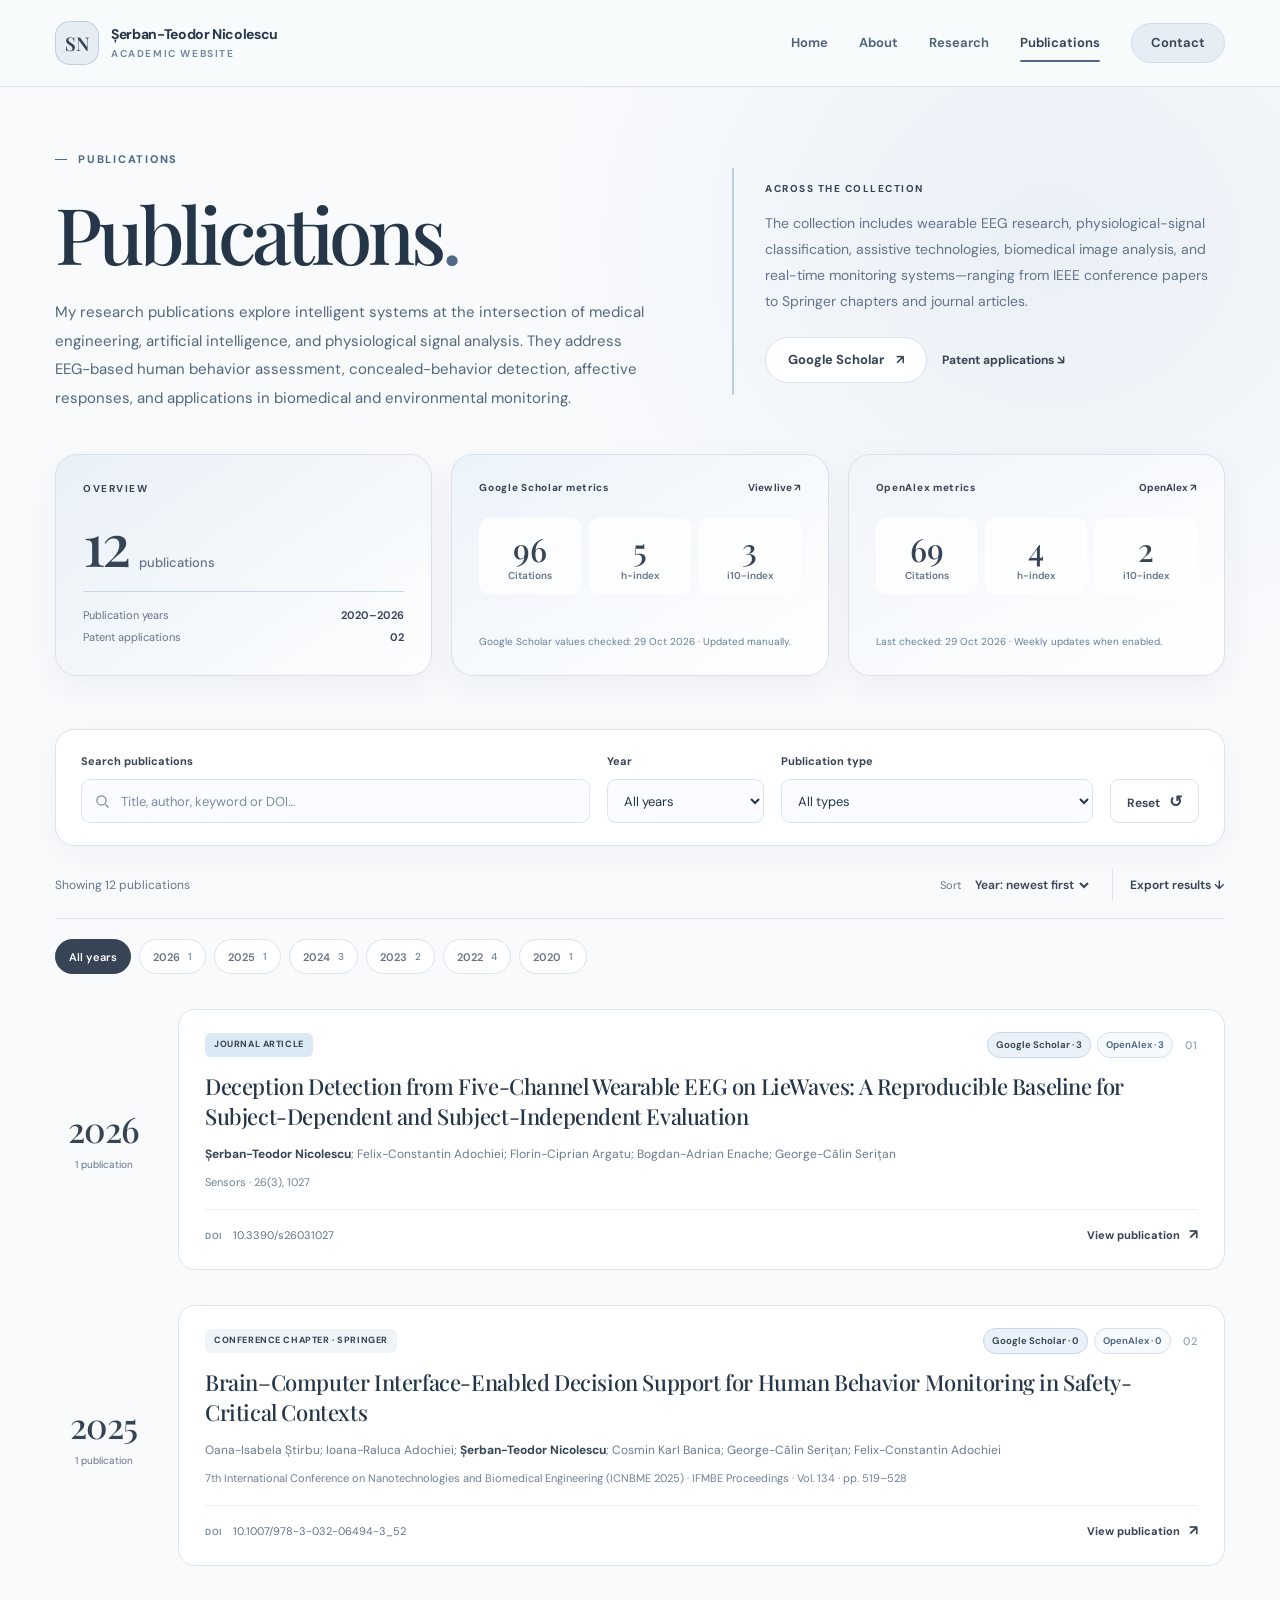
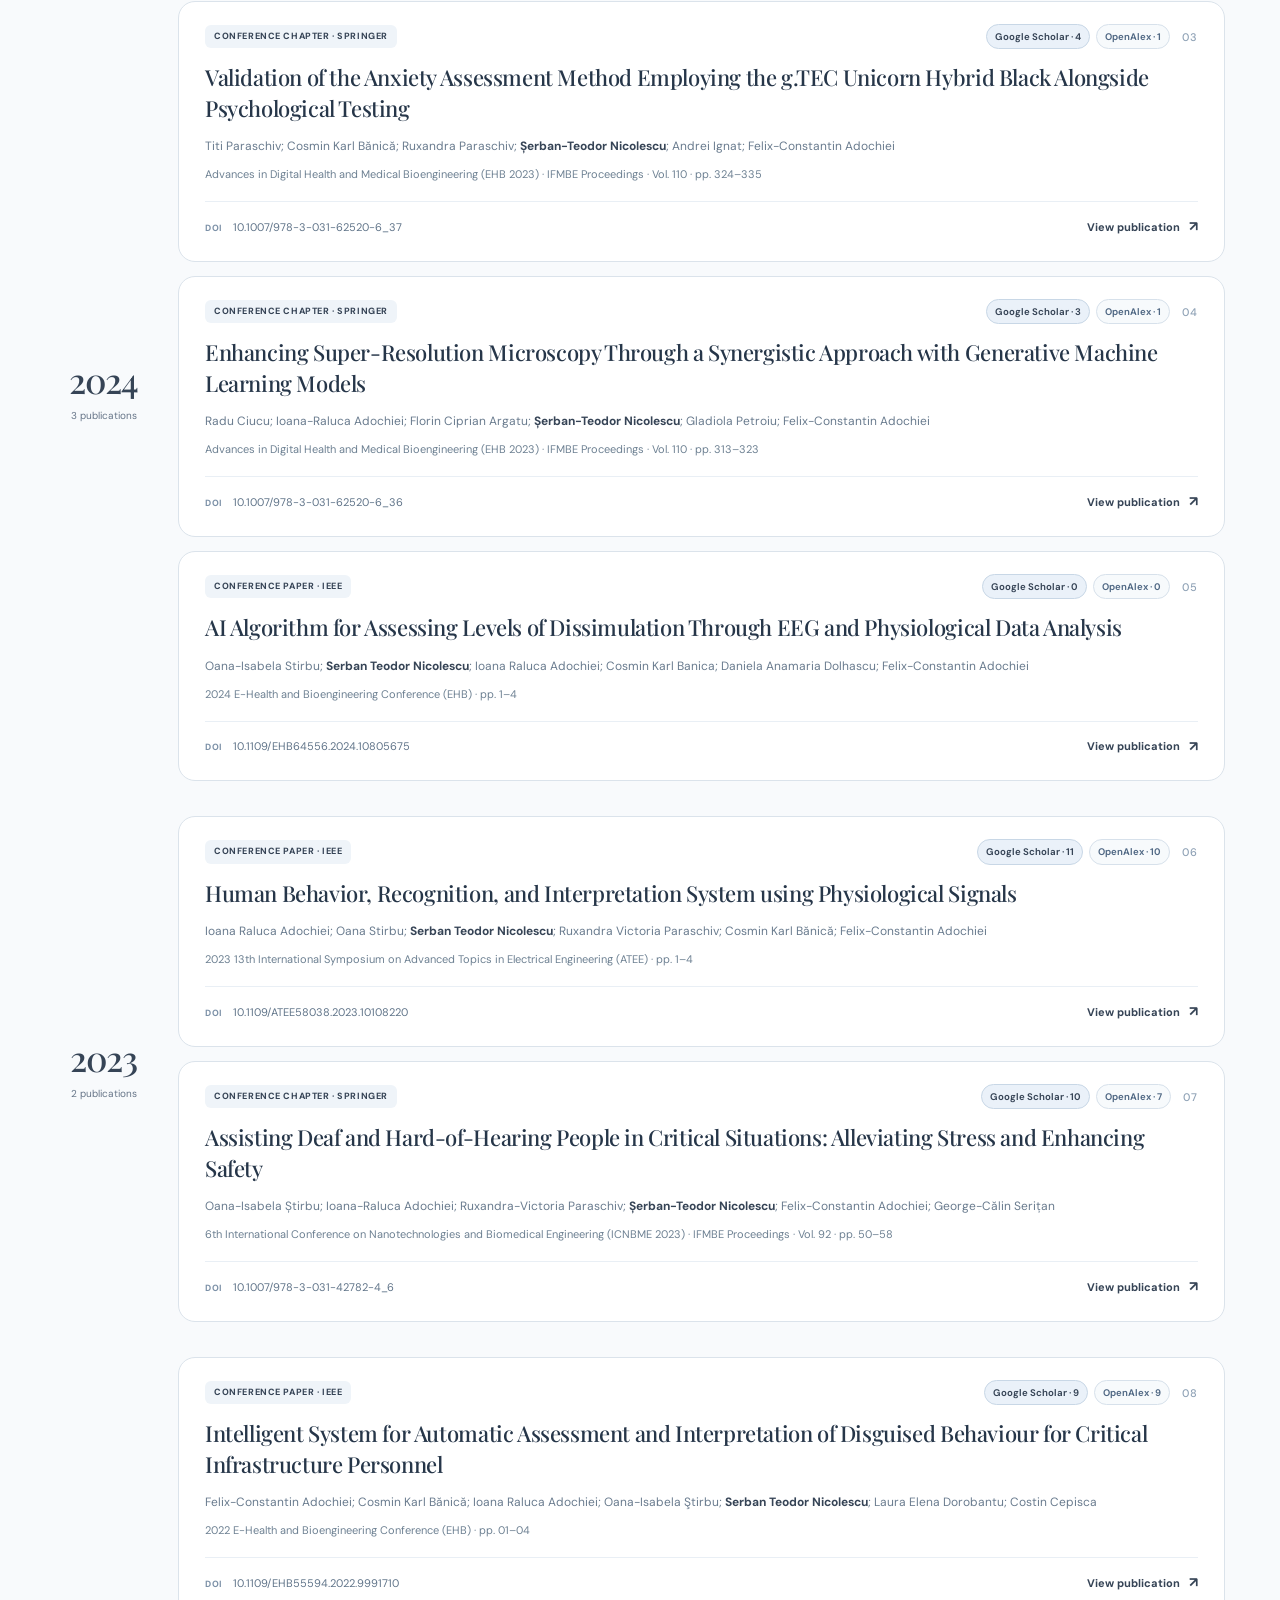
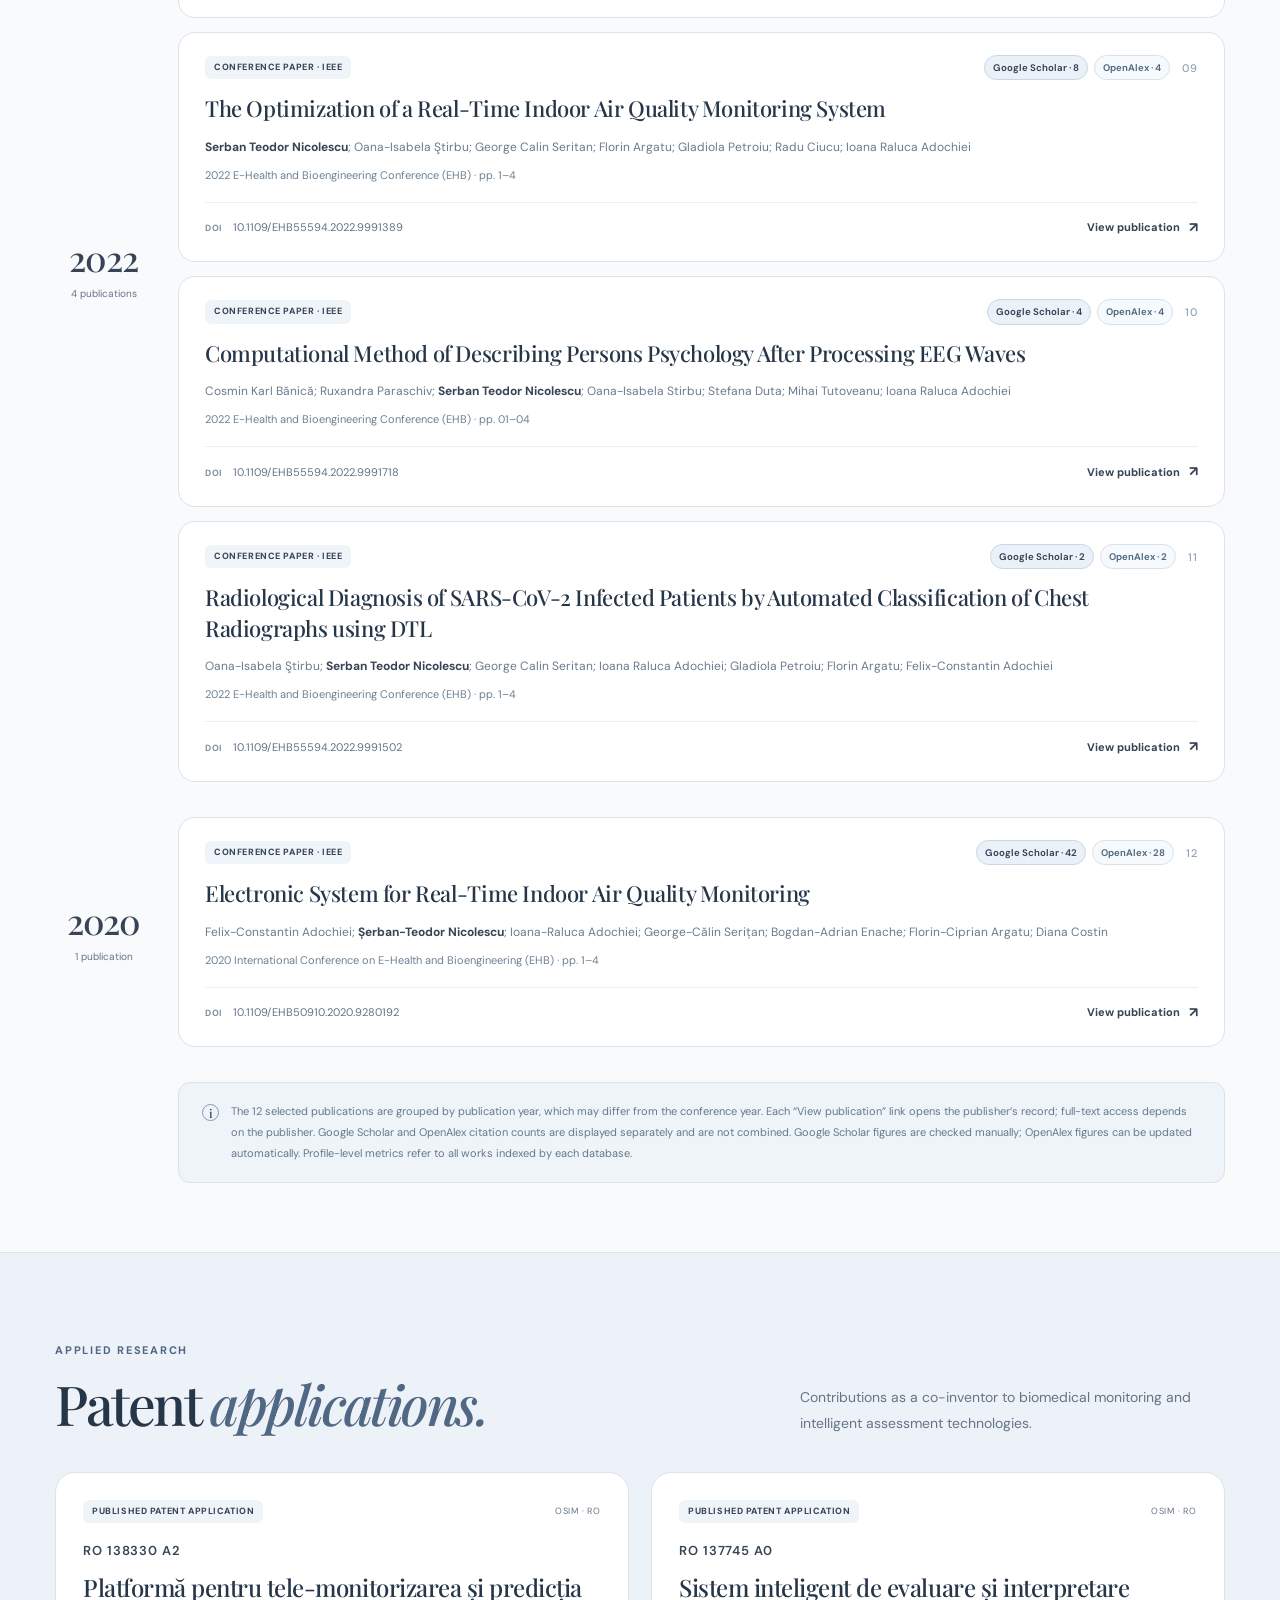
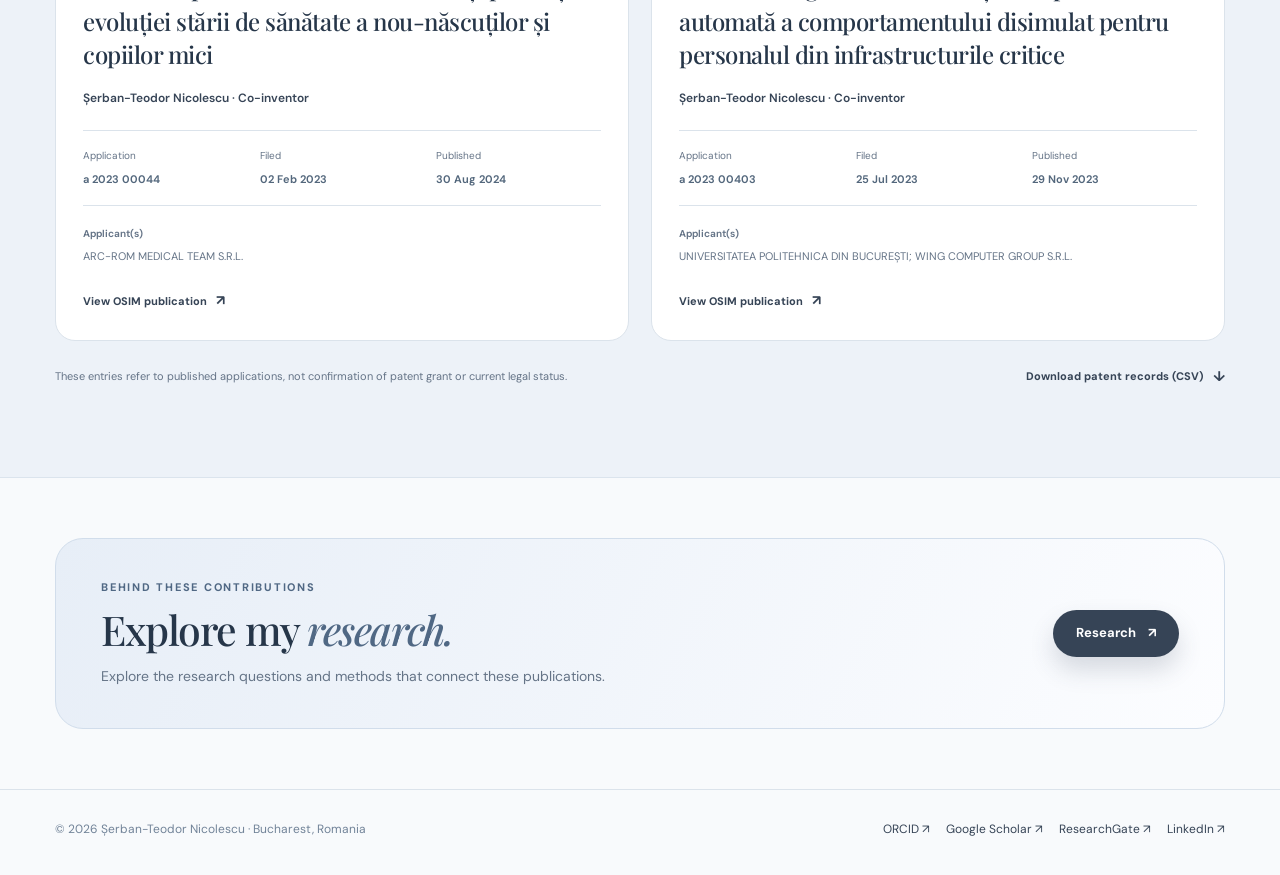
==== commit 7ab1802a: "Update publication metrics caption Removed work summary from publication metrics caption." ====
--- a/publications.html
+++ b/publications.html
@@ -72,7 +72,7 @@
 <div class="pub-metric"><strong id="oa-h-index">4</strong><span>h-index</span></div>
 <div class="pub-metric"><strong id="oa-i10-index">2</strong><span>i10-index</span></div>
 </div>
-<p class="pub-metrics-caption"><span id="oa-works-summary">Indexed profile: 16 works (12 shown here).</span> Last checked: <time datetime="2026-10-29" id="oa-updated">29 Oct 2026</time> · Weekly updates when enabled.</p>
+<p class="pub-metrics-caption">Last checked: <time datetime="2026-10-29" id="oa-updated">29 Oct 2026</time> · Weekly updates when enabled.</p>
 <span hidden="" id="oa-work-count">16</span></aside>
 </div>
 </div>
